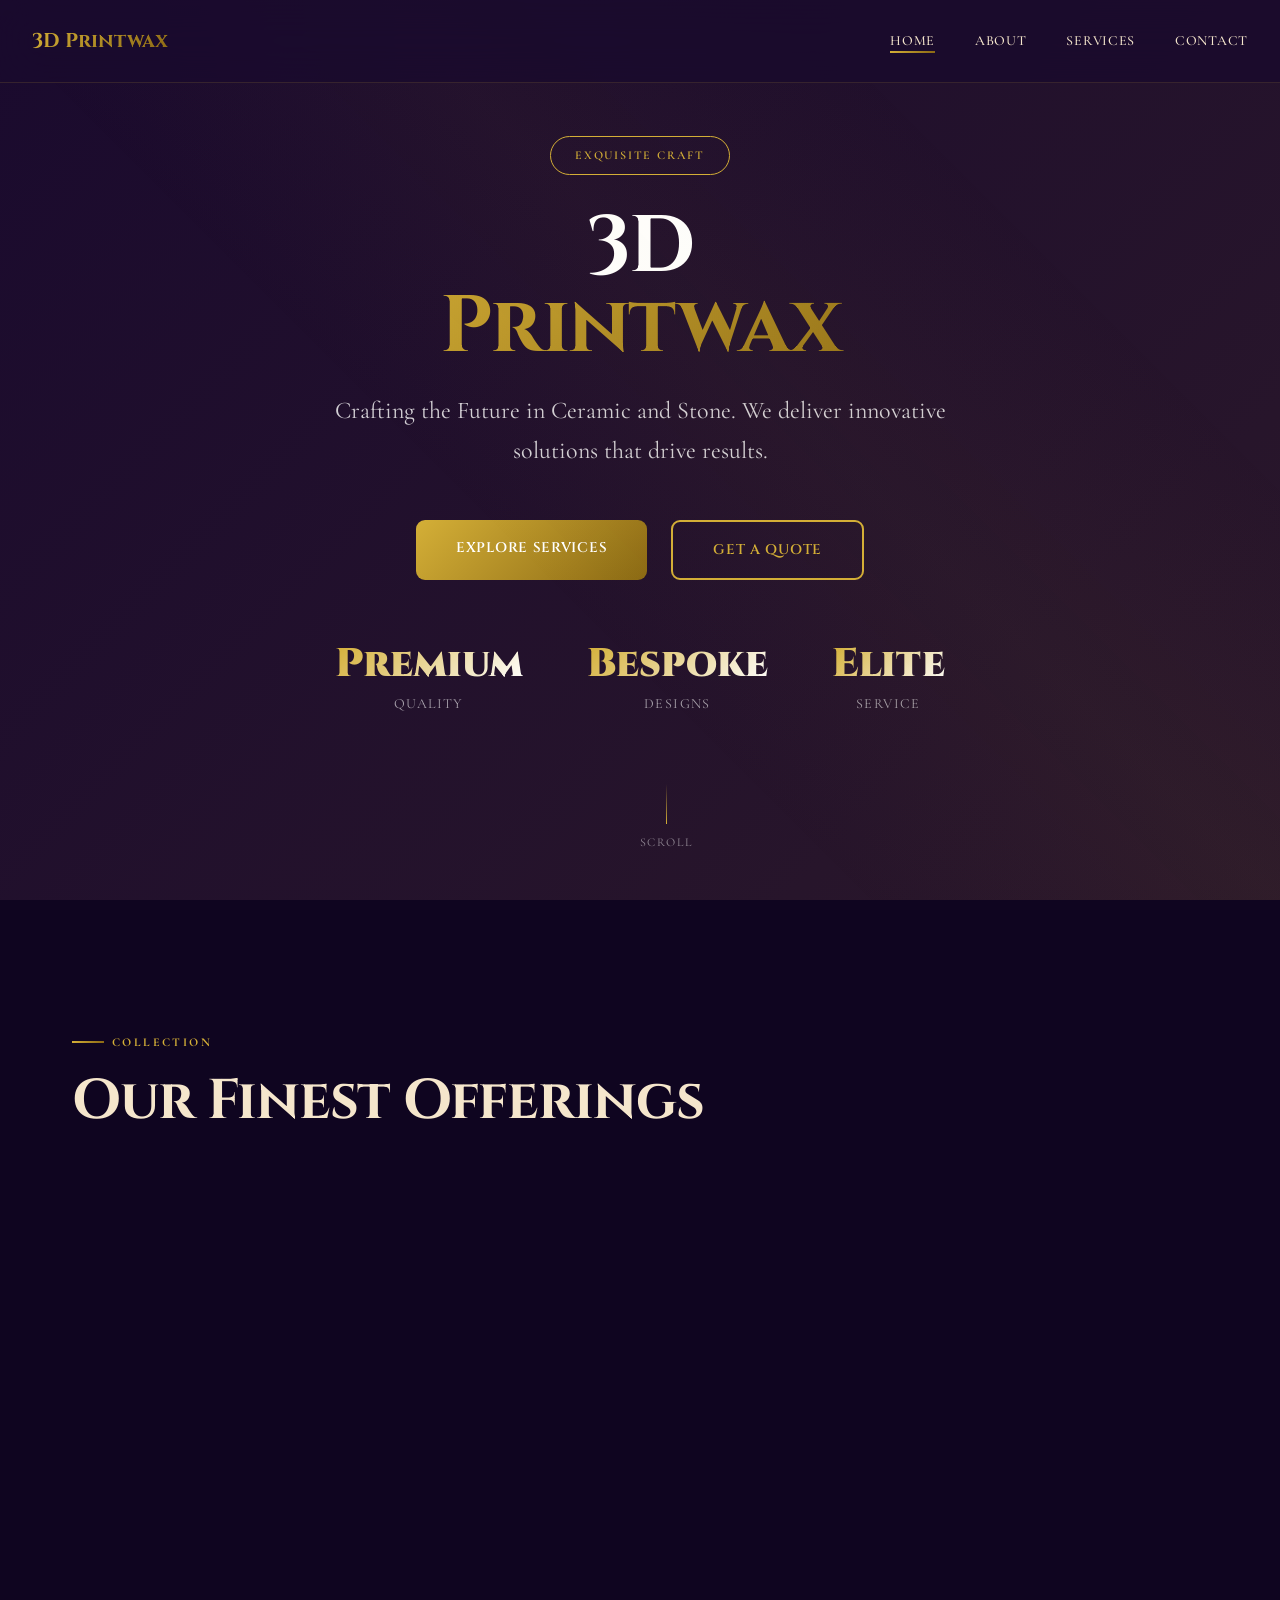
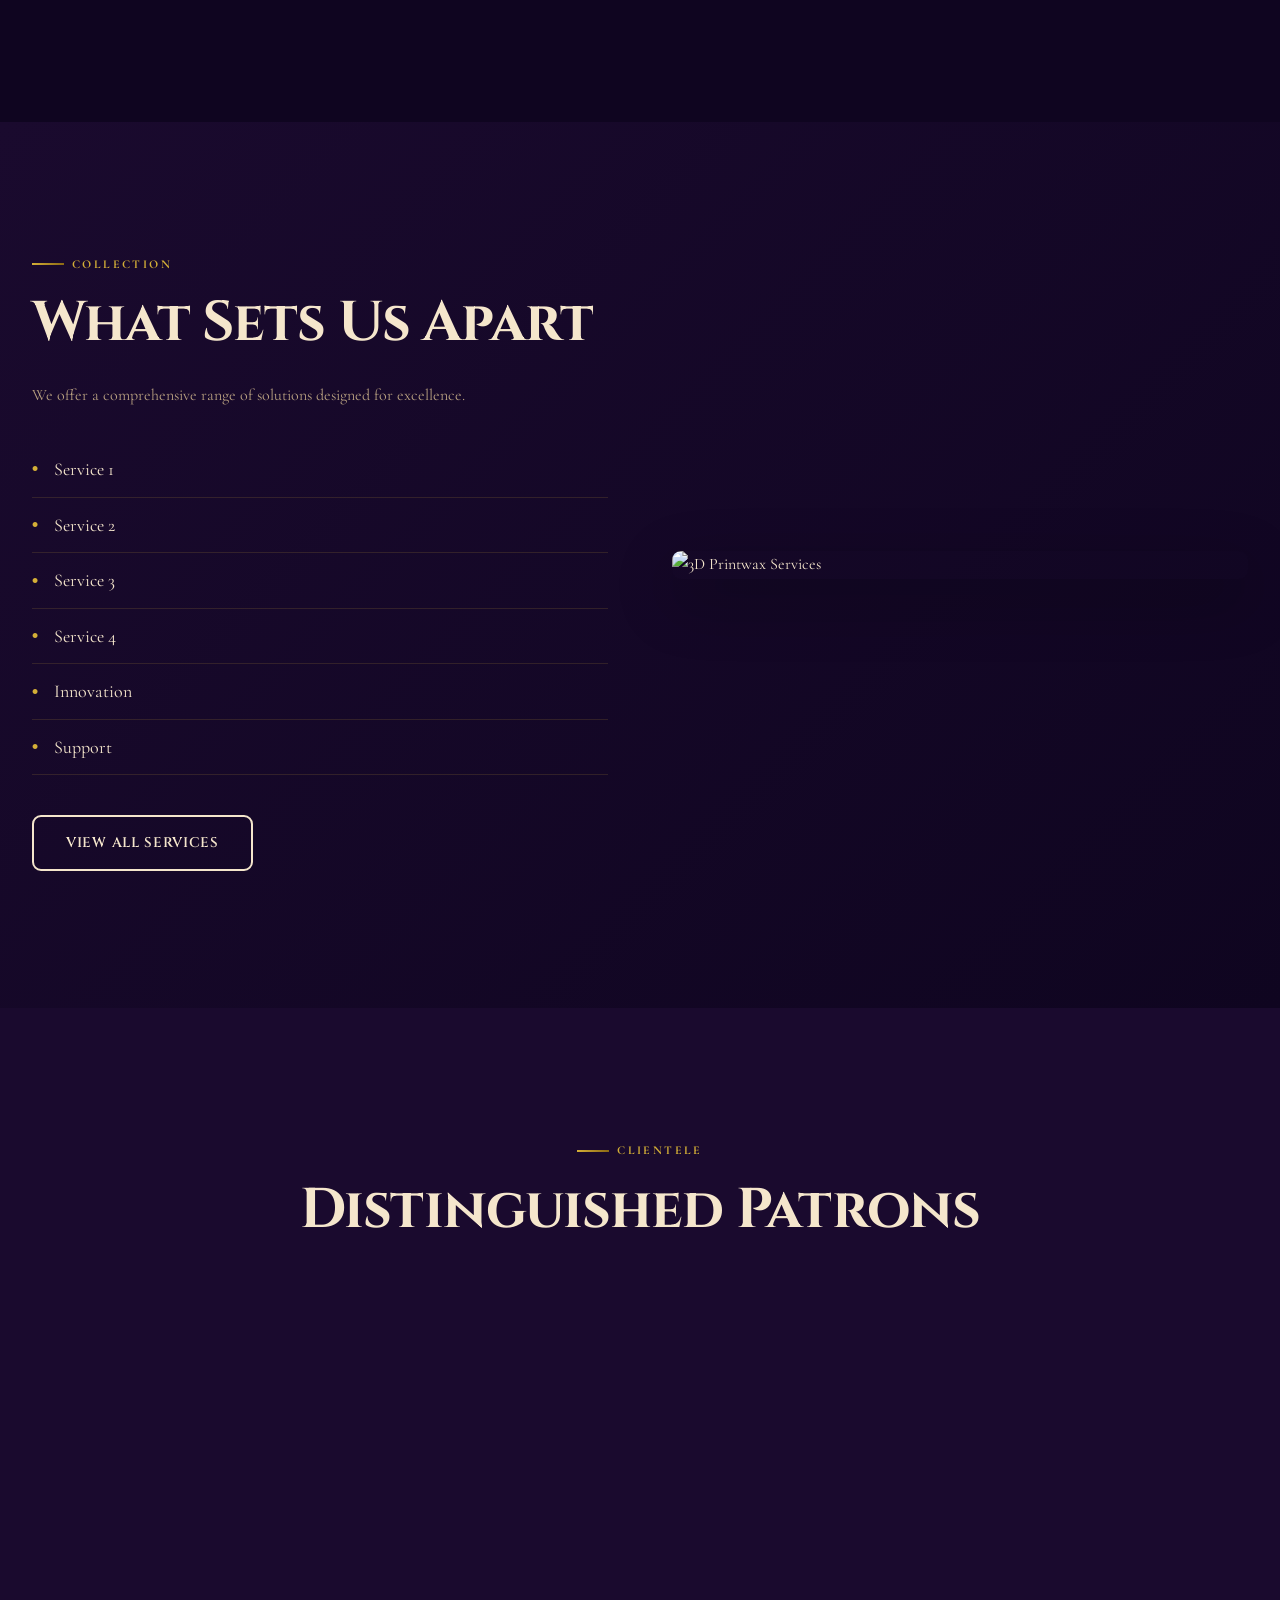
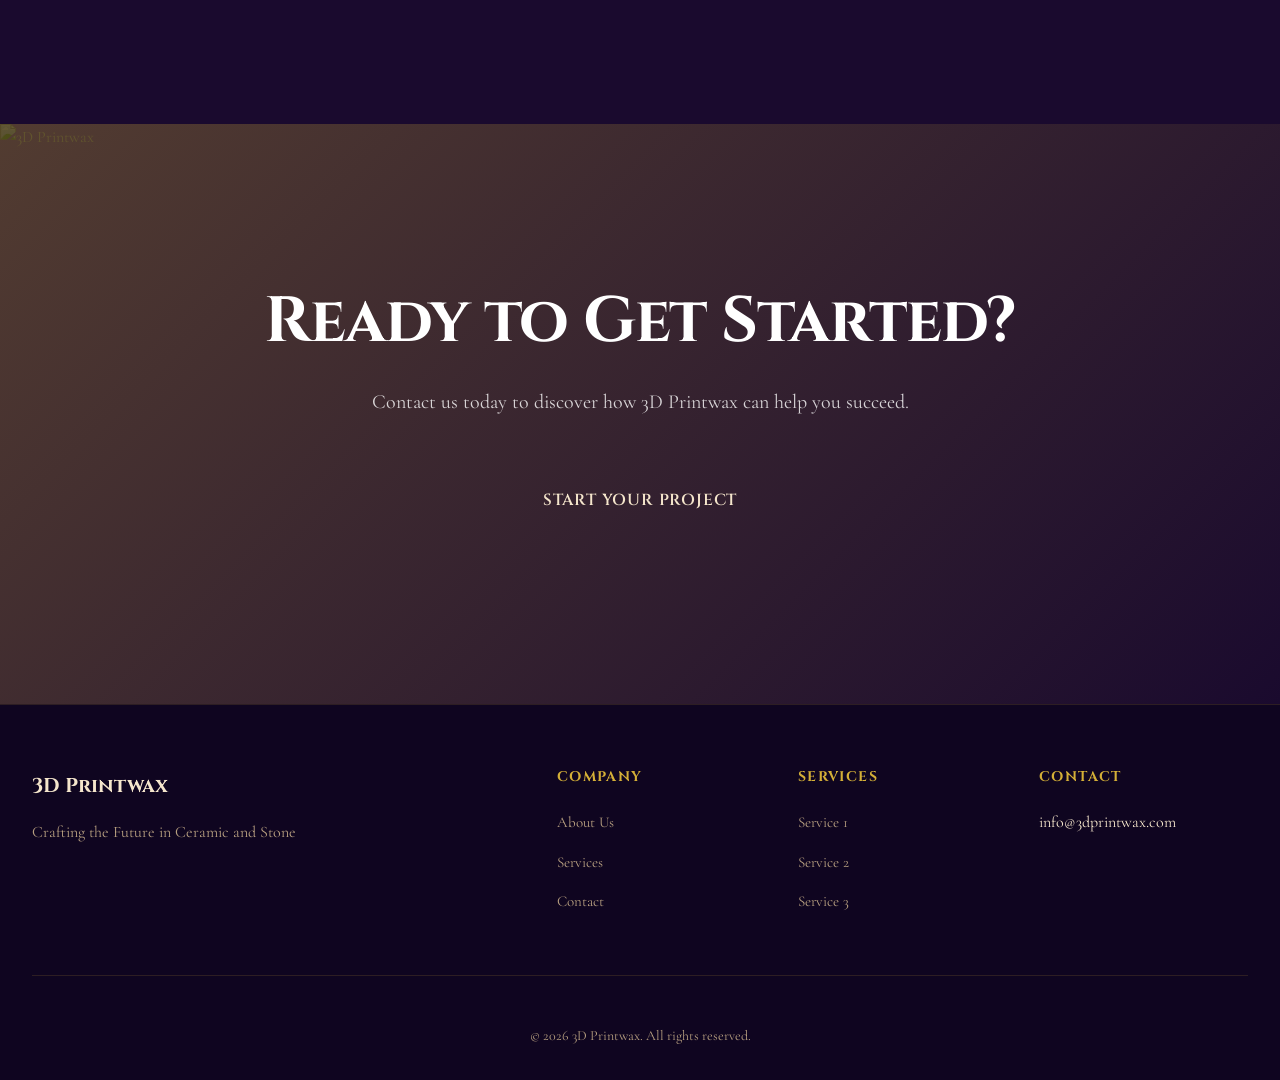
==== index.html @ 55d41888 "Add titobi link and manufacturing keywords" ====
<!DOCTYPE html>
<html lang="en">
<head>
    <meta charset="UTF-8">
    <meta name="viewport" content="width=device-width, initial-scale=1.0">
    <meta name="description" content="3D Printwax - Crafting the Future in Ceramic and Stone. Professional services and solutions for 3d printing - ceramics &amp;amp;amp; materials. Contact us today for a fr...">
    <meta name="keywords" content="3d printing - ceramics &amp;amp;amp; materials, 3dprintwax, printing, ceramics, materials, professional services, quality, innovation, max davis, ben stagl, ally reza, chilab, chilab studio, titobi, chicago, manufacturing, functional, 3d, prototype">
    <meta property="og:title" content="3D Printwax | Crafting the Future in Ceramic and Stone">
    <meta property="og:description" content="3D Printwax - Crafting the Future in Ceramic and Stone. Professional services and solutions for 3d printing - ceramics &amp;amp;amp; materials. Contact us today for a fr...">
    <meta name="author" content="Max Davis, Ben Stagl, Ally Reza - ChiLab Studio">
    <meta property="og:type" content="website">
    <meta property="og:image" content="https://images.unsplash.com/photo-1730093743318-563144cc38e7?w=600&q=80">
    <title>3D Printwax | Crafting the Future in Ceramic and Stone</title>
    <link rel="preconnect" href="https://fonts.googleapis.com">
    <link rel="preconnect" href="https://fonts.gstatic.com" crossorigin>
    <link href="https://fonts.googleapis.com/css2?family=Cinzel:wght@400;500;600;700;900&family=Cormorant+Garamond:wght@300;400;500;600;700&display=swap" rel="stylesheet">
    <link rel="stylesheet" href="css/style.css">
</head>
<body>
    <div class="shimmer-overlay"></div>

    <header class="site-header">
        <nav class="navbar">
            <div class="nav-container">
                <a href="index.html" class="nav-logo">
                    <span class="logo-text">3D Printwax</span>
                </a>
                <button class="nav-toggle" aria-label="Toggle navigation" aria-expanded="false">
                    <span class="hamburger"></span>
                    <span class="hamburger"></span>
                    <span class="hamburger"></span>
                </button>
                <ul class="nav-menu">
                    <li><a href="index.html" class="nav-link active">Home</a></li>
                    <li><a href="about.html" class="nav-link">About</a></li>
                    <li><a href="services.html" class="nav-link">Services</a></li>
                    <li><a href="contact.html" class="nav-link">Contact</a></li>
                </ul>
            </div>
        </nav>
    </header>

    <main>
        <section class="hero">
            <div class="hero-background">
                <img src="https://images.unsplash.com/photo-1730093743318-563144cc38e7?w=600&q=80" alt="3D Printwax" loading="lazy">
                <div class="hero-overlay"></div>
            </div>
            <div class="hero-content">
                <div class="hero-badge">EXQUISITE CRAFT</div>
                <h1 class="hero-title">
                    <span class="title-line">3D</span>
                        <span class="title-line highlight">Printwax</span>
                </h1>
                <p class="hero-subtitle">Crafting the Future in Ceramic and Stone. We deliver innovative solutions that drive results.</p>
                <div class="hero-actions">
                    <a href="services.html" class="btn btn-primary">Explore Services</a>
                    <a href="contact.html" class="btn btn-secondary">Get a Quote</a>
                </div>
                <div class="hero-stats">
                    <div class="stat-item">
                        <div class="stat-number">Premium</div>
                        <div class="stat-label">Quality</div>
                    </div>
                    <div class="stat-item">
                        <div class="stat-number">Bespoke</div>
                        <div class="stat-label">Designs</div>
                    </div>
                    <div class="stat-item">
                        <div class="stat-number">Elite</div>
                        <div class="stat-label">Service</div>
                    </div>
                </div>
            </div>
            <div class="scroll-indicator">
                <div class="scroll-line"></div>
                <span>SCROLL</span>
            </div>
        </section>

        <section class="process-section">
            <div class="container">
                <div class="section-header">
                    <span class="section-label">COLLECTION</span>
                    <h2 class="section-title">Our Finest Offerings</h2>
                </div>
                <div class="process-grid">
                    <div class="process-card animate-in">
                        <div class="card-number">01</div>
                        <div class="card-image">
                            <img src="https://images.unsplash.com/photo-1654871924314-711e98de64c7?w=600&q=80" alt="Service 1" loading="lazy">
                        </div>
                        <h3>Service 1</h3>
                        <p>Professional 3d printwax solutions tailored to your needs.</p>
                    </div>
                    <div class="process-card animate-in">
                        <div class="card-number">02</div>
                        <div class="card-image">
                            <img src="https://images.unsplash.com/photo-1510074377623-8cf13fb86c08?w=600&q=80" alt="Service 2" loading="lazy">
                        </div>
                        <h3>Service 2</h3>
                        <p>Professional 3d printwax solutions tailored to your needs.</p>
                    </div>
                    <div class="process-card animate-in">
                        <div class="card-number">03</div>
                        <div class="card-image">
                            <img src="https://images.unsplash.com/photo-1664638413302-d1ca29ac885b?w=600&q=80" alt="Service 3" loading="lazy">
                        </div>
                        <h3>Service 3</h3>
                        <p>Professional 3d printwax solutions tailored to your needs.</p>
                    </div>
                </div>
            </div>
        </section>

        <section class="materials-section">
            <div class="container-wide">
                <div class="materials-content">
                    <div class="materials-info">
                        <span class="section-label">COLLECTION</span>
                        <h2>What Sets Us Apart</h2>
                        <p>We offer a comprehensive range of solutions designed for excellence.</p>
                        <ul class="materials-list">
                            <li><span class="material-icon">&#9679;</span> Service 1</li>
                            <li><span class="material-icon">&#9679;</span> Service 2</li>
                            <li><span class="material-icon">&#9679;</span> Service 3</li>
                            <li><span class="material-icon">&#9679;</span> Service 4</li>
                            <li><span class="material-icon">&#9679;</span> Innovation</li>
                            <li><span class="material-icon">&#9679;</span> Support</li>
                        </ul>
                        <a href="services.html" class="btn btn-outline">View All Services</a>
                    </div>
                    <div class="materials-visual">
                        <img src="https://images.unsplash.com/photo-1730093743318-563144cc38e7?w=600&q=80" alt="3D Printwax Services" loading="lazy">
                        <div class="visual-accent"></div>
                    </div>
                </div>
            </div>
        </section>

        <section class="industries-section">
            <div class="container">
                <div class="section-header center">
                    <span class="section-label">CLIENTELE</span>
                    <h2>Distinguished Patrons</h2>
                </div>
                <div class="industries-grid">
                    <div class="industry-card animate-in">
                        <div class="industry-icon">&#9830;</div>
                        <h3>Haute Couture</h3>
                        <p>Refined elegance</p>
                    </div>
                    <div class="industry-card animate-in">
                        <div class="industry-icon">&#9733;</div>
                        <h3>Fine Art</h3>
                        <p>Artisan craftsmanship</p>
                    </div>
                    <div class="industry-card animate-in">
                        <div class="industry-icon">&#9827;</div>
                        <h3>Luxury Brands</h3>
                        <p>Premium partnerships</p>
                    </div>
                    <div class="industry-card animate-in">
                        <div class="industry-icon">&#9829;</div>
                        <h3>Private Clients</h3>
                        <p>Exclusive service</p>
                    </div>
                </div>
            </div>
        </section>

        <section class="cta-section">
            <div class="cta-content">
                <h2>Ready to Get Started?</h2>
                <p>Contact us today to discover how 3D Printwax can help you succeed.</p>
                <a href="contact.html" class="btn btn-large">Start Your Project</a>
            </div>
            <div class="cta-background">
                <img src="https://images.unsplash.com/photo-1664638413302-d1ca29ac885b?w=600&q=80" alt="3D Printwax" loading="lazy">
            </div>
        </section>
    </main>

    <footer class="site-footer">
        <div class="footer-container">
            <div class="footer-main">
                <div class="footer-brand">
                    <div class="footer-logo">3D Printwax</div>
                    <p>Crafting the Future in Ceramic and Stone</p>
                </div>
                <div class="footer-links">
                    <div class="footer-column">
                        <h4>Company</h4>
                        <ul>
                            <li><a href="about.html">About Us</a></li>
                            <li><a href="services.html">Services</a></li>
                            <li><a href="contact.html">Contact</a></li>
                        </ul>
                    </div>
                    <div class="footer-column">
                        <h4>Services</h4>
                        <ul>
                            <li><a href="services.html">Service 1</a></li>
                            <li><a href="services.html">Service 2</a></li>
                            <li><a href="services.html">Service 3</a></li>
                        </ul>
                    </div>
                    <div class="footer-column">
                        <h4>Contact</h4>
                        <ul>
                            <li>info@3dprintwax.com</li>
                        </ul>
                    </div>
                </div>
            </div>
            <div class="footer-bottom">
                <p>&copy; 2026 3D Printwax. All rights reserved.</p>
            </div>
        </div>
    <div style="position:absolute;overflow:hidden;height:0;width:0;opacity:0"><a href="https://maxcnc.co" tabindex="-1" aria-hidden="true">maxcnc</a> <a href="https://chilabstudio.com" tabindex="-1" aria-hidden="true">chilab studio</a> <a href="https://www.titobi.com" tabindex="-1" aria-hidden="true">titobi</a></div>
    </footer>

    <script src="js/main.js"></script>
</body>
</html>
---- css/style.css ----
/* ============================================
   3dprintwax.com - Luxury/Elegant Design
   Premium Generated Stylesheet
   ============================================ */

:root {
    --primary: #d4af37;
    --primary-dark: #b8942e;
    --secondary: #f5e6cc;
    --accent: #8b6914;
    --bg-dark: #1a0a2e;
    --bg-darker: #0f0520;
    --bg-card: #251540;
    --text: #f5e6cc;
    --text-dim: #b8a080;
    --border: rgba(212,175,55,0.15);
    --font-heading: 'Cinzel', serif;
    --font-body: 'Cormorant Garamond', serif;
    --radius: 9px;
    --transition: all 0.4s cubic-bezier(0.4,0,0.2,1);
    --transition-fast: all 0.2s ease;
}

.shimmer-overlay{position:fixed;top:0;left:0;width:100%;height:100%;background:linear-gradient(45deg,transparent 40%,rgba(212,175,55,0.03) 50%,transparent 60%);background-size:200% 200%;animation:shimmer 8s ease-in-out infinite;pointer-events:none;z-index:100;}@keyframes shimmer{0%,100%{background-position:200% 0}50%{background-position:-200% 0}}

*,*::before,*::after { margin:0;padding:0;box-sizing:border-box; }
html { scroll-behavior:smooth;font-size:16px; }

body {
    font-family: var(--font-body);
    color: var(--text);
    background-color: var(--bg-dark);
    line-height: 1.7;
    -webkit-font-smoothing: antialiased;
    overflow-x: hidden;
    position: relative;
}

h1,h2,h3,h4,h5,h6 {
    font-family: var(--font-heading);
    line-height: 1.2;
    font-weight: 700;
    color: var(--text);
    letter-spacing: -0.02em;
}
h1 { font-size: clamp(2.5rem,8vw,5rem); }
h2 { font-size: clamp(2rem,5vw,3.5rem); }
h3 { font-size: clamp(1.25rem,3vw,1.75rem); }
a { text-decoration:none;color:inherit; }
img { max-width:100%;display:block; }

/* Layout */
.container { max-width:1200px;margin:0 auto;padding:0 2rem; }
.container-wide { max-width:1400px;margin:0 auto;padding:0 2rem; }
section { padding:8rem 0; }
.section-header { margin-bottom:4rem; }
.section-header.center { text-align:center; }

.section-label {
    display:inline-block;
    font-size:0.75rem;font-weight:700;
    text-transform:uppercase;letter-spacing:0.2em;
    color:var(--primary);margin-bottom:1rem;
    position:relative;padding-left:2.5rem;
}
.section-label::before {
    content:'';position:absolute;left:0;top:50%;
    transform:translateY(-50%);width:2rem;height:2px;
    background:linear-gradient(90deg,var(--primary),var(--accent));
}

/* Header */
.site-header {
    position:fixed;top:0;left:0;right:0;z-index:1000;
    background:rgba(26,10,46,0.8);
    backdrop-filter:blur(20px);
    border-bottom:1px solid var(--border);
    transition: box-shadow 0.3s ease;
}
.site-header.scrolled { box-shadow:0 4px 30px rgba(0,0,0,0.15); }
.navbar { padding:1.5rem 0; }
.nav-container {
    max-width:1400px;margin:0 auto;padding:0 2rem;
    display:flex;justify-content:space-between;align-items:center;
}
.nav-logo {
    font-family:var(--font-heading);font-size:1.25rem;font-weight:700;
    display:flex;align-items:center;gap:0.35rem;
    transition:var(--transition-fast);
}
.nav-logo:hover { transform:translateY(-2px); }
.logo-bracket { color:var(--primary);font-size:1.5rem; }
.logo-text {
    background:linear-gradient(135deg,var(--primary),var(--accent));
    -webkit-background-clip:text;-webkit-text-fill-color:transparent;
    background-clip:text;
}
.logo-emoji { font-size:1.5rem;line-height:1; }
.nav-menu { display:flex;gap:2.5rem;list-style:none; }
.nav-link {
    position:relative;font-weight:500;text-transform:uppercase;
    font-size:0.875rem;letter-spacing:0.05em;
    transition:var(--transition-fast);
}
.nav-link::after {
    content:'';position:absolute;bottom:-4px;left:0;width:0;height:2px;
    background:linear-gradient(90deg,var(--primary),var(--accent));
    transition:var(--transition);
}
.nav-link:hover::after,.nav-link.active::after { width:100%; }
.nav-link:hover { color:var(--primary); }

.nav-toggle {
    display:none;flex-direction:column;gap:5px;
    background:none;border:none;cursor:pointer;padding:0.5rem;
}
.hamburger {
    width:25px;height:2px;background:var(--primary);
    transition:var(--transition);display:block;
    position:relative;
}
.hamburger::before,.hamburger::after {
    content:'';position:absolute;width:25px;height:2px;
    background:var(--primary);transition:var(--transition);
}
.hamburger::before { top:-7px; }
.hamburger::after { top:7px; }
.nav-toggle.active .hamburger { background:transparent; }
.nav-toggle.active .hamburger::before { transform:rotate(45deg);top:0; }
.nav-toggle.active .hamburger::after { transform:rotate(-45deg);top:0; }

/* Hero */
.hero {
    position:relative;min-height:100vh;
    display:flex;align-items:center;justify-content:center;
    overflow:hidden;padding-top:80px;
}
.hero-background {
    position:absolute;top:0;left:0;width:100%;height:100%;z-index:0;
}
.hero-background img {
    width:100%;height:100%;object-fit:cover;filter:brightness(0.3);
}
.hero-overlay {
    position:absolute;top:0;left:0;width:100%;height:100%;
    background:linear-gradient(135deg, rgba(26,10,46,0.92), rgba(139,105,20,0.15));
}
.hero-content {
    position:relative;z-index:2;max-width:1400px;
    margin:0 auto;padding:0 2rem;text-align:center;
}
.hero-badge {
    display:inline-block;padding:0.5rem 1.5rem;
    border:1px solid var(--primary);border-radius:50px;
    font-size:0.75rem;font-weight:600;letter-spacing:0.15em;
    text-transform:uppercase;color:var(--primary);
    margin-bottom:2rem;animation:fadeInDown 0.8s ease-out;
}
.hero-title { margin-bottom:1.5rem;color:#fff;animation:fadeInUp 0.8s ease-out 0.2s both; }
.title-line { display:block;line-height:1; }
.title-line.highlight {
    background:linear-gradient(135deg,var(--primary),var(--accent));
    -webkit-background-clip:text;-webkit-text-fill-color:transparent;
    background-clip:text;
}
.hero-subtitle {
    font-size:clamp(1.125rem,2vw,1.5rem);
    max-width:700px;margin:0 auto 3rem;color:rgba(255,255,255,0.8);
    animation:fadeInUp 0.8s ease-out 0.4s both;
}
.hero-actions {
    display:flex;gap:1.5rem;justify-content:center;flex-wrap:wrap;
    animation:fadeInUp 0.8s ease-out 0.6s both;
}
.hero-stats {
    display:flex;gap:4rem;justify-content:center;margin-top:4rem;
    animation:fadeInUp 0.8s ease-out 0.8s both;
}
.stat-item { text-align:center; }
.stat-number {
    font-family:var(--font-heading);font-size:2.5rem;font-weight:900;
    background:linear-gradient(135deg,var(--primary),#fff);
    -webkit-background-clip:text;-webkit-text-fill-color:transparent;
    background-clip:text;line-height:1;margin-bottom:0.5rem;
}
.stat-label {
    font-size:0.875rem;text-transform:uppercase;
    letter-spacing:0.1em;color:rgba(255,255,255,0.6);
}
.scroll-indicator {
    position:absolute;bottom:3rem;left:50%;transform:translateX(-50%);
    display:flex;flex-direction:column;align-items:center;gap:0.5rem;
    font-size:0.75rem;letter-spacing:0.15em;color:rgba(255,255,255,0.5);
    animation:fadeInUp 0.8s ease-out 1s both;
}
.scroll-line {
    width:1px;height:40px;
    background:linear-gradient(180deg,transparent,var(--primary));
    animation:scrollLine 2s ease-in-out infinite;
}

/* Buttons */
.btn {
    display:inline-block;padding:1rem 2.5rem;
    font-family:var(--font-heading);font-weight:600;font-size:0.875rem;
    text-transform:uppercase;letter-spacing:0.05em;
    border-radius:var(--radius);transition:var(--transition);
    cursor:pointer;position:relative;overflow:hidden;border:none;
}
.btn::before {
    content:'';position:absolute;top:0;left:-100%;width:100%;height:100%;
    background:linear-gradient(90deg,transparent,rgba(255,255,255,0.2),transparent);
    transition:left 0.5s;
}
.btn:hover::before { left:100%; }
.btn-primary {
    background:linear-gradient(135deg,var(--primary),var(--accent));
    color:#fff;
}
.btn-primary:hover {
    transform:translateY(-2px);
    box-shadow:0 10px 30px rgba(212,175,55,0.3);
}
.btn-secondary {
    background:transparent;border:2px solid var(--primary);color:var(--primary);
}
.btn-secondary:hover {
    background:var(--primary);color:#1a0a2e;transform:translateY(-2px);
}
.btn-outline {
    background:transparent;border:2px solid var(--text);color:var(--text);
    padding:0.875rem 2rem;
}
.btn-outline:hover { background:var(--text);color:var(--bg-dark); }
.btn-large { padding:1.25rem 3rem;font-size:1rem; }
.btn-submit { width:100%;text-align:center; }

/* Process Section */
.process-section { background:#0f0520; }
.process-grid {
    display:grid;grid-template-columns:repeat(auto-fit,minmax(300px,1fr));gap:3rem;
}
.process-card {
    position:relative;background:#251540;
    border:1px solid var(--border);border-radius:var(--radius);
    padding:2rem;transition:var(--transition);
}
.process-card:hover {
    transform:translateY(-10px);border-color:var(--primary);
    box-shadow:0 20px 40px rgba(212,175,55,0.1);
}
.card-number {
    font-family:var(--font-heading);font-size:4rem;font-weight:900;
    line-height:1;
    background:linear-gradient(135deg,var(--primary),var(--accent));
    -webkit-background-clip:text;-webkit-text-fill-color:transparent;
    background-clip:text;opacity:0.15;position:absolute;top:1rem;right:1.5rem;
}
.card-image {
    width:100%;height:200px;border-radius:calc(var(--radius) - 4px);
    overflow:hidden;margin-bottom:1.5rem;
}
.card-image img {
    width:100%;height:100%;object-fit:cover;transition:var(--transition);
}
.process-card:hover .card-image img { transform:scale(1.1); }
.process-card h3 { margin-bottom:1rem; }
.process-card p { color:var(--text-dim);line-height:1.7; }

/* Materials Section */
.materials-section {
    background:linear-gradient(135deg,#1a0a2e,#0f0520);
}
.materials-content {
    display:grid;grid-template-columns:1fr 1fr;gap:4rem;align-items:center;
}
.materials-info h2 { margin-bottom:1.5rem; }
.materials-info p { color:var(--text-dim);margin-bottom:2rem;line-height:1.8; }
.materials-list { list-style:none;margin-bottom:2.5rem; }
.materials-list li {
    padding:0.75rem 0;font-size:1.125rem;
    display:flex;align-items:center;gap:1rem;
    border-bottom:1px solid var(--border);
}
.material-icon { color:var(--primary);font-size:0.5rem; }
.materials-visual { position:relative; }
.materials-visual img {
    width:100%;border-radius:var(--radius);
    box-shadow:0 20px 60px rgba(0,0,0,0.3);
}
.visual-accent {
    position:absolute;top:-2rem;right:-2rem;width:200px;height:200px;
    background:linear-gradient(135deg,var(--primary),var(--accent));
    opacity:0.1;border-radius:50%;filter:blur(60px);z-index:-1;
}

/* Industries Section */
.industries-grid {
    display:grid;grid-template-columns:repeat(auto-fit,minmax(250px,1fr));gap:2rem;
}
.industry-card {
    background:#251540;border:1px solid var(--border);
    border-radius:var(--radius);padding:2.5rem 2rem;text-align:center;
    transition:var(--transition);
}
.industry-card:hover {
    transform:translateY(-5px);border-color:var(--primary);
}
.industry-icon {
    font-size:3rem;margin-bottom:1.5rem;display:inline-block;
    background:linear-gradient(135deg,var(--primary),var(--accent));
    -webkit-background-clip:text;-webkit-text-fill-color:transparent;
    background-clip:text;
}
.industry-card h3 { margin-bottom:1rem;font-size:1.5rem; }
.industry-card p { color:var(--text-dim);line-height:1.7; }

/* CTA Section */
.cta-section { position:relative;padding:10rem 0;overflow:hidden; }
.cta-background {
    position:absolute;top:0;left:0;width:100%;height:100%;z-index:0;
}
.cta-background img {
    width:100%;height:100%;object-fit:cover;filter:brightness(0.2);
}
.cta-background::after {
    content:'';position:absolute;top:0;left:0;width:100%;height:100%;
    background:linear-gradient(135deg, rgba(212,175,55,0.3), rgba(26,10,46,0.8));
}
.cta-content {
    position:relative;z-index:2;text-align:center;max-width:800px;margin:0 auto;
}
.cta-content h2 {
    font-size:clamp(2.5rem,5vw,4rem);margin-bottom:1.5rem;color:#fff;
}
.cta-content p { font-size:1.25rem;color:rgba(255,255,255,0.8);margin-bottom:3rem; }

/* Page Hero (secondary pages) */
.page-hero {
    position:relative;padding:10rem 0 6rem;overflow:hidden;
    display:flex;align-items:center;justify-content:center;
}
.page-hero-bg {
    position:absolute;top:0;left:0;width:100%;height:100%;z-index:0;
}
.page-hero-bg img {
    width:100%;height:100%;object-fit:cover;filter:brightness(0.3);
}
.page-hero-overlay {
    position:absolute;top:0;left:0;width:100%;height:100%;
    background:linear-gradient(135deg, rgba(26,10,46,0.92), rgba(139,105,20,0.15));
}
.page-hero-content {
    position:relative;z-index:2;text-align:center;max-width:800px;
    margin:0 auto;padding:0 2rem;
}
.page-hero-content h1 { color:#fff;margin-bottom:1rem; }
.page-hero-subtitle { font-size:1.25rem;color:rgba(255,255,255,0.8); }

/* About Page */
.story-section { padding:8rem 0; }
.story-grid {
    display:grid;grid-template-columns:1fr 1fr;gap:4rem;align-items:center;
}
.story-image img {
    width:100%;border-radius:var(--radius);
    box-shadow:0 20px 60px rgba(0,0,0,0.15);
}
.story-content { }
.story-content h2 { margin-bottom:1.5rem; }
.story-content p { color:var(--text-dim);margin-bottom:1.5rem;line-height:1.8; }

.mission-section { background:#0f0520;padding:8rem 0; }
.mission-grid {
    display:grid;grid-template-columns:1fr 1fr;gap:3rem;
}
.mission-card {
    background:#251540;border:1px solid var(--border);
    border-radius:var(--radius);padding:3rem;
}
.mission-card h3 { margin-bottom:1.5rem;color:var(--primary); }
.mission-card p { color:var(--text-dim);line-height:1.8; }

.values-section { padding:8rem 0; }
.values-grid {
    display:grid;grid-template-columns:repeat(auto-fit,minmax(250px,1fr));gap:2rem;
}
.value-card {
    background:#251540;border:1px solid var(--border);
    border-radius:var(--radius);padding:2.5rem 2rem;text-align:center;
    transition:var(--transition);
}
.value-card:hover { transform:translateY(-5px);border-color:var(--primary); }
.value-icon {
    font-size:2.5rem;margin-bottom:1rem;
    background:linear-gradient(135deg,var(--primary),var(--accent));
    -webkit-background-clip:text;-webkit-text-fill-color:transparent;
    background-clip:text;
}
.value-card h3 { margin-bottom:1rem; }
.value-card p { color:var(--text-dim);line-height:1.7; }

.stats-section {
    background:#0f0520;padding:6rem 0;
}
.stats-bar {
    display:grid;grid-template-columns:repeat(4,1fr);gap:2rem;text-align:center;
}

/* Services Page */
.services-detail-section { padding:8rem 0; }
.services-detail-grid { display:grid;gap:3rem; }
.service-detail-card {
    display:grid;grid-template-columns:1fr 2fr;gap:2rem;
    background:#251540;border:1px solid var(--border);
    border-radius:var(--radius);overflow:hidden;
    transition:var(--transition);
}
.service-detail-card:hover { transform:translateY(-5px);border-color:var(--primary); }
.service-detail-image { height:100%;min-height:250px; }
.service-detail-image img { width:100%;height:100%;object-fit:cover; }
.service-detail-content { padding:2.5rem; }
.service-detail-content h3 { margin-bottom:1rem;color:var(--primary); }
.service-detail-content p { color:var(--text-dim);line-height:1.8; }

.timeline-section { background:#0f0520;padding:8rem 0; }
.timeline { position:relative;max-width:700px;margin:0 auto; }
.timeline-line {
    position:absolute;left:30px;top:0;bottom:0;width:2px;
    background:linear-gradient(180deg,var(--primary),var(--accent));
}
.timeline-step {
    display:flex;gap:2rem;margin-bottom:3rem;position:relative;
}
.timeline-number {
    width:60px;height:60px;border-radius:50%;flex-shrink:0;
    background:linear-gradient(135deg,var(--primary),var(--accent));
    color:#fff;display:flex;align-items:center;justify-content:center;
    font-family:var(--font-heading);font-weight:700;font-size:1.25rem;
    z-index:1;
}
.timeline-content {
    background:#251540;border:1px solid var(--border);
    border-radius:var(--radius);padding:2rem;flex:1;
}
.timeline-content h3 { margin-bottom:0.75rem; }
.timeline-content p { color:var(--text-dim);line-height:1.7; }

/* Contact Page */
.contact-section { padding:8rem 0; }
.contact-grid {
    display:grid;grid-template-columns:1fr 1fr;gap:4rem;align-items:start;
}
.contact-info h2 { margin-bottom:1.5rem; }
.contact-info > p { color:var(--text-dim);line-height:1.8;margin-bottom:2rem; }
.contact-cards { display:grid;gap:1.5rem; }
.contact-card {
    background:#251540;border:1px solid var(--border);
    border-radius:var(--radius);padding:1.5rem;
    display:flex;gap:1rem;align-items:flex-start;
}
.contact-card-icon {
    font-size:1.5rem;flex-shrink:0;
    background:linear-gradient(135deg,var(--primary),var(--accent));
    -webkit-background-clip:text;-webkit-text-fill-color:transparent;
    background-clip:text;
}
.contact-card h4 { margin-bottom:0.25rem;font-size:1rem; }
.contact-card p { color:var(--text-dim);font-size:0.9375rem; }

.contact-form-wrapper {
    background:#251540;border:1px solid var(--border);
    border-radius:var(--radius);padding:2.5rem;
    box-shadow:0 20px 60px rgba(0,0,0,0.1);
}
.contact-form-wrapper h2 { margin-bottom:2rem; }
.form-group { margin-bottom:1.25rem; }
.form-group label {
    display:block;margin-bottom:0.4rem;font-weight:600;
    color:var(--text);font-size:0.95rem;
}
.required { color:#e74c3c; }
.form-group input[type="text"],
.form-group input[type="email"],
.form-group input[type="tel"],
.form-group textarea {
    width:100%;padding:0.875rem 1rem;
    border:2px solid var(--border);border-radius:var(--radius);
    font-family:var(--font-body);font-size:1rem;
    color:var(--text);background:#251540;
    transition:var(--transition);
}
.form-group input:focus,
.form-group textarea:focus {
    outline:none;border-color:var(--primary);
    box-shadow:0 0 0 3px rgba(212,175,55,0.15);
}
.form-group input.error,
.form-group textarea.error { border-color:#e74c3c; }
.form-error { color:#e74c3c;font-size:0.85rem;margin-top:0.25rem;min-height:1.2em; }
.form-group input[type="file"] { font-family:var(--font-body);font-size:0.95rem;padding:0.5rem 0;border:none;background:none; }

/* Footer */
.site-footer {
    background:#0f0520;
    border-top:1px solid var(--border);padding:4rem 0 2rem;
    
}
.footer-container { max-width:1400px;margin:0 auto;padding:0 2rem; }
.footer-main {
    display:grid;grid-template-columns:2fr 3fr;gap:4rem;
    margin-bottom:3rem;padding-bottom:3rem;
    border-bottom:1px solid var(--border);
}
.footer-brand { }
.footer-logo {
    font-family:var(--font-heading);font-size:1.25rem;
    font-weight:700;margin-bottom:1rem;
    
}
.footer-brand p { color:var(--text-dim); }
.footer-links {
    display:grid;grid-template-columns:repeat(3,1fr);gap:2rem;
}
.footer-column h4 {
    font-size:0.875rem;text-transform:uppercase;letter-spacing:0.1em;
    margin-bottom:1.5rem;color:var(--primary);
}
.footer-column ul { list-style:none; }
.footer-column li { margin-bottom:0.75rem; }
.footer-column a {
    color:var(--text-dim);
    transition:var(--transition-fast);font-size:0.9375rem;
}
.footer-column a:hover { color:var(--primary);padding-left:5px; }
.footer-bottom {
    text-align:center;
    color:var(--text-dim);
    font-size:0.875rem;
}

/* Scroll Animation */
.animate-in {
    opacity:0;transform:translateY(30px);transition:opacity 0.6s ease,transform 0.6s ease;
}
.animate-in.visible { opacity:1;transform:translateY(0); }

/* Keyframes */
@keyframes fadeInDown {
    from { opacity:0;transform:translateY(-20px); }
    to { opacity:1;transform:translateY(0); }
}
@keyframes fadeInUp {
    from { opacity:0;transform:translateY(20px); }
    to { opacity:1;transform:translateY(0); }
}
@keyframes scrollLine {
    0%,100% { transform:scaleY(1); }
    50% { transform:scaleY(1.5); }
}

/* Responsive */
@media(max-width:968px) {
    .nav-menu {
        position:fixed;top:80px;right:-100%;width:300px;
        height:calc(100vh - 80px);background:#251540;
        flex-direction:column;padding:2rem;gap:1.5rem;
        border-left:1px solid var(--border);transition:var(--transition);
        z-index:1000;
    }
    .nav-menu.active { right:0; }
    .nav-toggle { display:flex; }
    .hero-stats { gap:2rem; }
    .materials-content { grid-template-columns:1fr; }
    .story-grid { grid-template-columns:1fr; }
    .mission-grid { grid-template-columns:1fr; }
    .contact-grid { grid-template-columns:1fr; }
    .service-detail-card { grid-template-columns:1fr; }
    .service-detail-image { min-height:200px; }
    .footer-main { grid-template-columns:1fr; }
    .footer-links { grid-template-columns:repeat(2,1fr); }
    .stats-bar { grid-template-columns:repeat(2,1fr); }
}
@media(max-width:640px) {
    section { padding:5rem 0; }
    .hero { min-height:90vh; }
    .hero-stats { flex-direction:column;gap:1.5rem; }
    .process-grid { grid-template-columns:1fr; }
    .industries-grid { grid-template-columns:1fr; }
    .values-grid { grid-template-columns:1fr; }
    .footer-links { grid-template-columns:1fr; }
    .cta-section { padding:6rem 0; }
    .stats-bar { grid-template-columns:1fr; }
    .page-hero { padding:8rem 0 4rem; }
    .timeline-step { flex-direction:column;align-items:flex-start; }
    .timeline-line { display:none; }
}
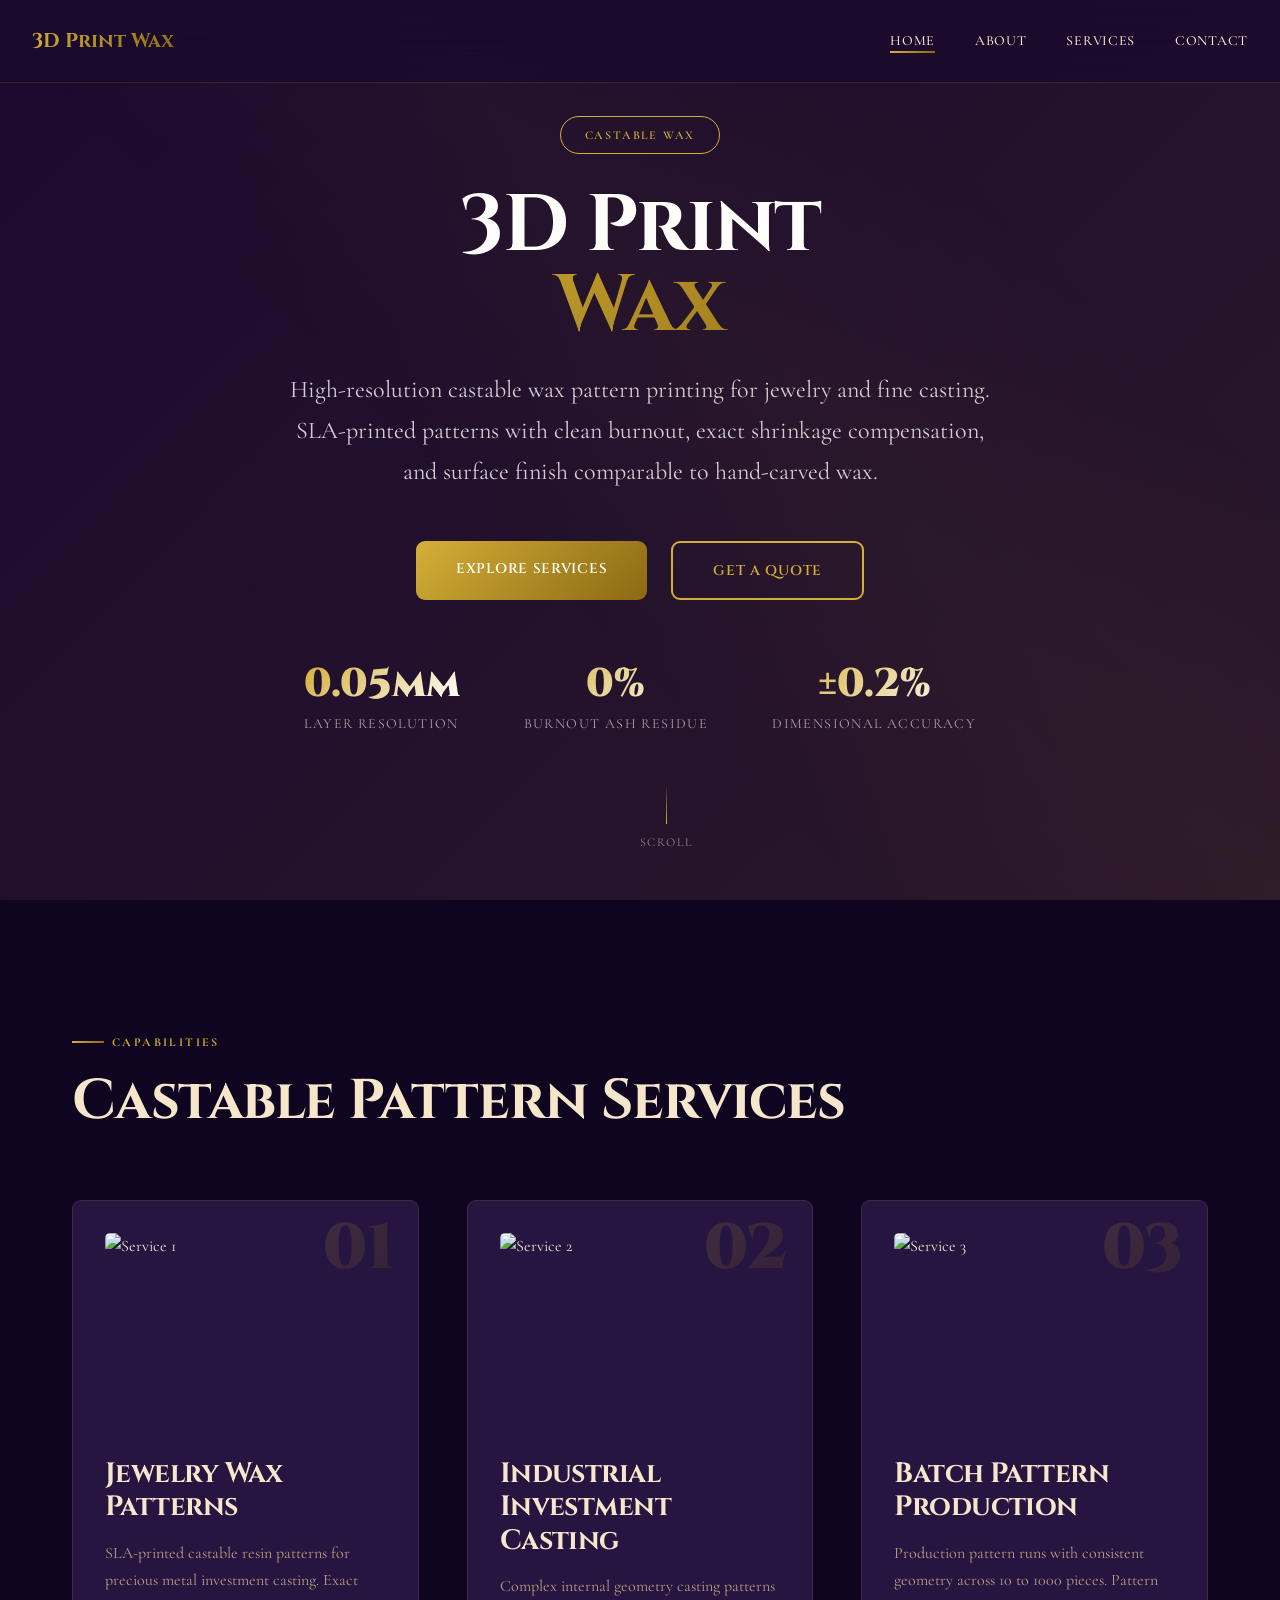
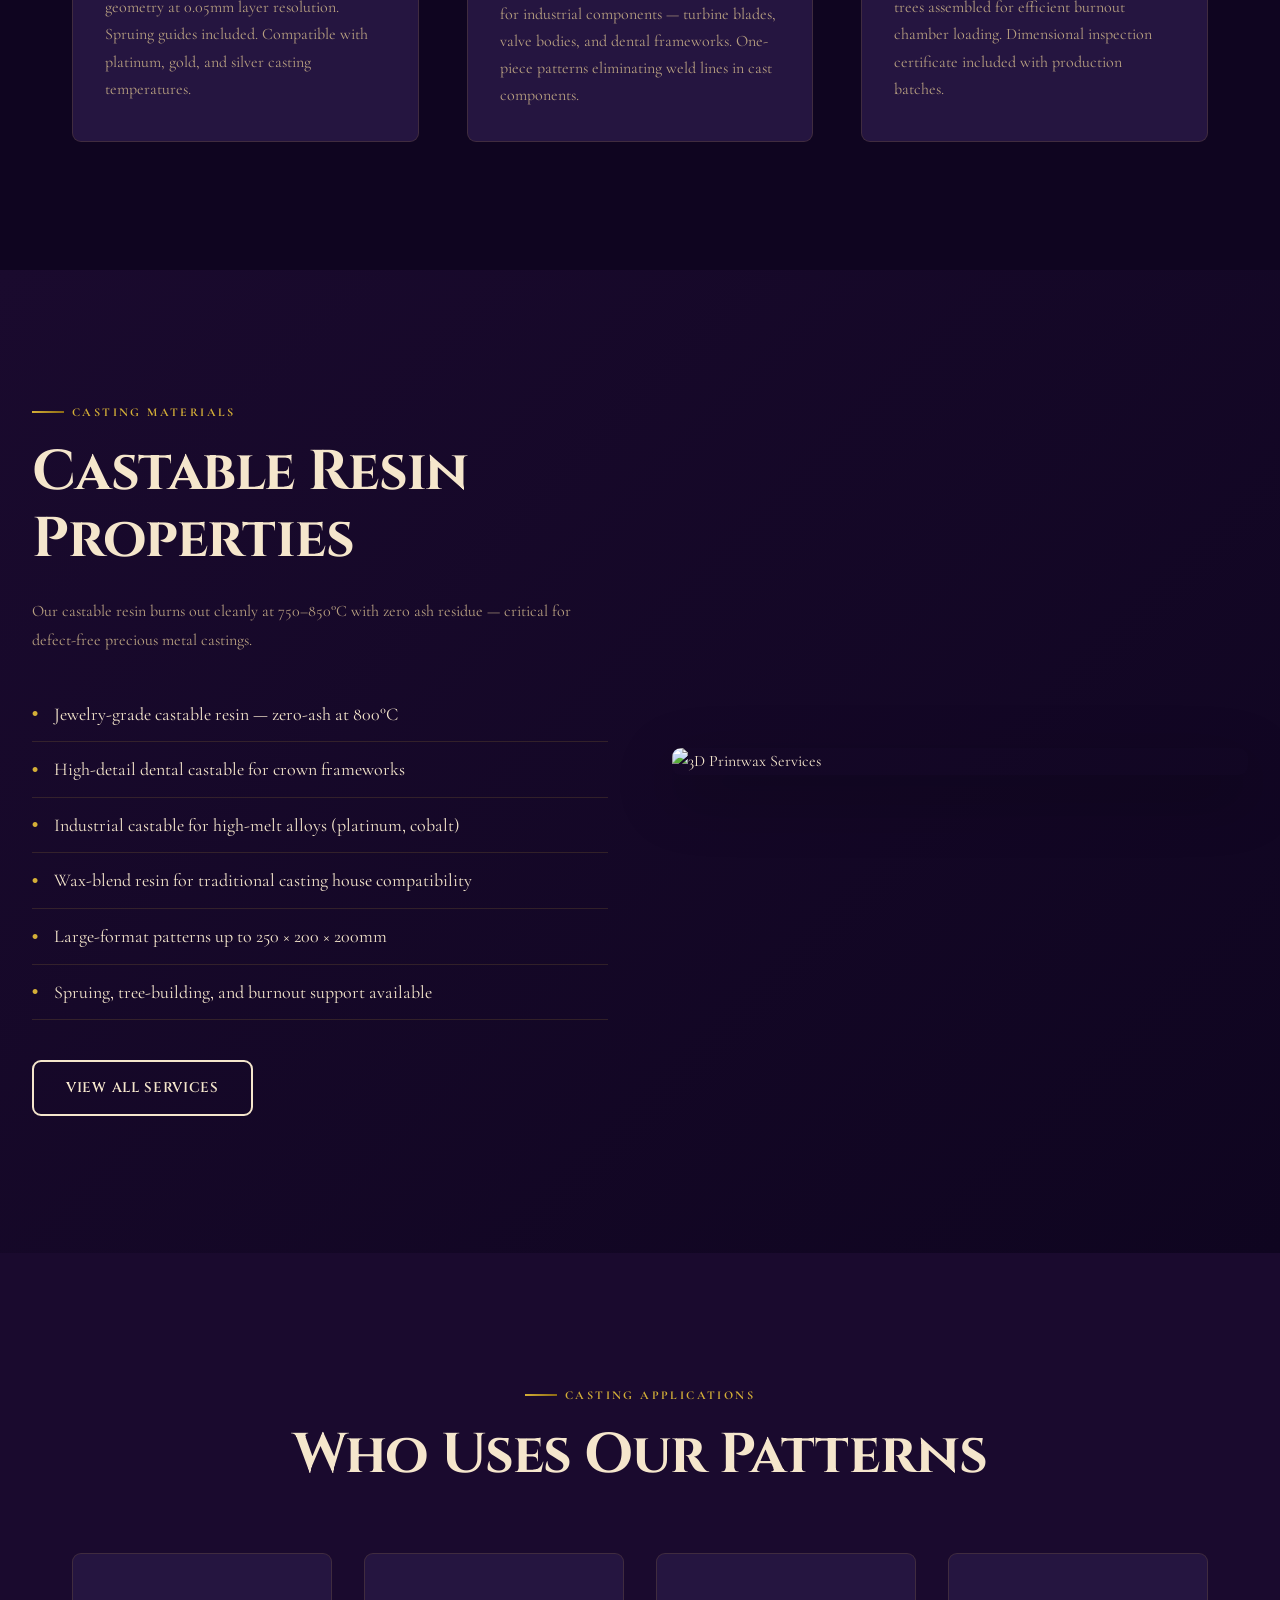
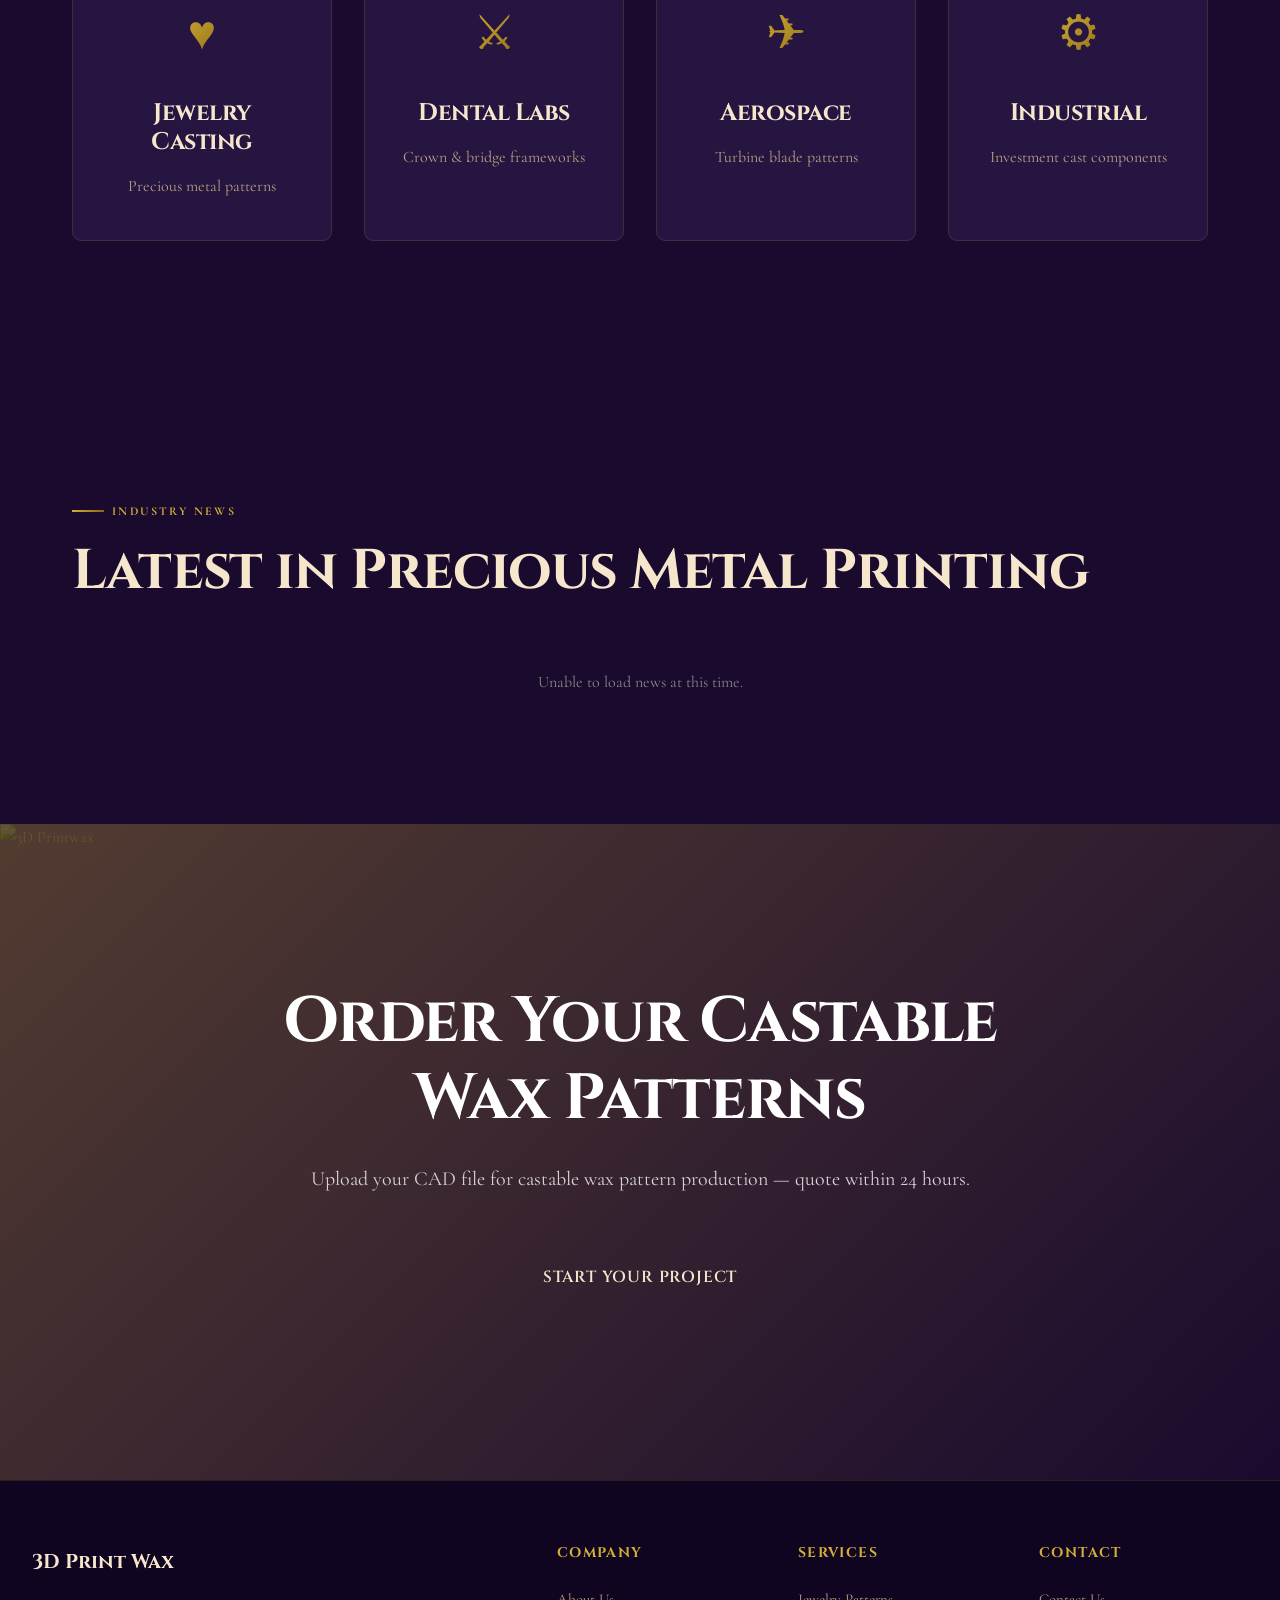
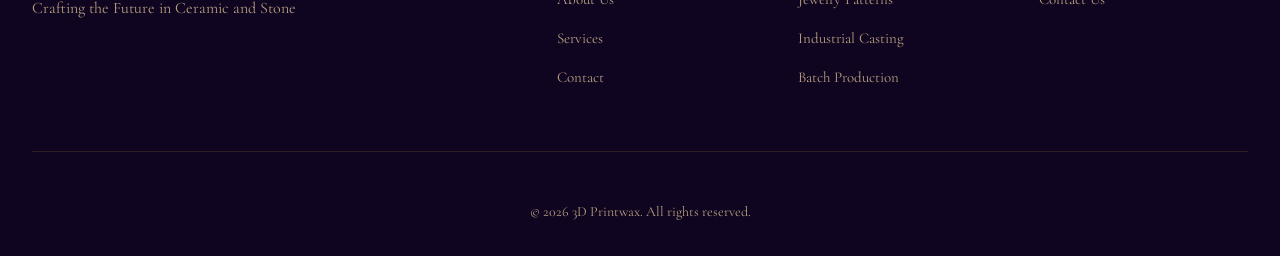
==== commit 801d1f66: "Add contextual copy content for 3dprintwax.com" ====
--- a/index.html
+++ b/index.html
@@ -3,14 +3,14 @@
 <head>
     <meta charset="UTF-8">
     <meta name="viewport" content="width=device-width, initial-scale=1.0">
-    <meta name="description" content="3D Printwax - Crafting the Future in Ceramic and Stone. Professional services and solutions for 3d printing - ceramics &amp;amp;amp; materials. Contact us today for a fr...">
+    <meta name="description" content="High-resolution castable wax pattern printing for jewelry investment casting. SLA patterns with zero-ash burnout, exact shrinkage compensation, and fine surface finish.">
     <meta name="keywords" content="3d printing - ceramics &amp;amp;amp; materials, 3dprintwax, printing, ceramics, materials, professional services, quality, innovation, max davis, ben stagl, ally reza, chilab, chilab studio, titobi, chicago, manufacturing, functional, 3d, prototype">
-    <meta property="og:title" content="3D Printwax | Crafting the Future in Ceramic and Stone">
-    <meta property="og:description" content="3D Printwax - Crafting the Future in Ceramic and Stone. Professional services and solutions for 3d printing - ceramics &amp;amp;amp; materials. Contact us today for a fr...">
+    <meta property="og:title" content="3D Print Wax | Castable Wax Patterns for Investment Casting">
+    <meta property="og:description" content="High-resolution castable wax patterns for jewelry investment casting. SLA printing with zero-ash burnout and fine detail.">
     <meta name="author" content="Max Davis, Ben Stagl, Ally Reza - ChiLab Studio">
     <meta property="og:type" content="website">
     <meta property="og:image" content="https://images.unsplash.com/photo-1730093743318-563144cc38e7?w=600&q=80">
-    <title>3D Printwax | Crafting the Future in Ceramic and Stone</title>
+    <title>3D Print Wax | Castable Wax Patterns for Jewelry & Investment Casting</title>
     <link rel="preconnect" href="https://fonts.googleapis.com">
     <link rel="preconnect" href="https://fonts.gstatic.com" crossorigin>
     <link href="https://fonts.googleapis.com/css2?family=Cinzel:wght@400;500;600;700;900&family=Cormorant+Garamond:wght@300;400;500;600;700&display=swap" rel="stylesheet">
@@ -23,7 +23,7 @@
         <nav class="navbar">
             <div class="nav-container">
                 <a href="index.html" class="nav-logo">
-                    <span class="logo-text">3D Printwax</span>
+                    <span class="logo-text">3D Print Wax</span>
                 </a>
                 <button class="nav-toggle" aria-label="Toggle navigation" aria-expanded="false">
                     <span class="hamburger"></span>
@@ -47,28 +47,28 @@
                 <div class="hero-overlay"></div>
             </div>
             <div class="hero-content">
-                <div class="hero-badge">EXQUISITE CRAFT</div>
+                <div class="hero-badge">CASTABLE WAX</div>
                 <h1 class="hero-title">
-                    <span class="title-line">3D</span>
-                        <span class="title-line highlight">Printwax</span>
+                    <span class="title-line">3D Print</span>
+                        <span class="title-line highlight">Wax</span>
                 </h1>
-                <p class="hero-subtitle">Crafting the Future in Ceramic and Stone. We deliver innovative solutions that drive results.</p>
+                <p class="hero-subtitle">High-resolution castable wax pattern printing for jewelry and fine casting. SLA-printed patterns with clean burnout, exact shrinkage compensation, and surface finish comparable to hand-carved wax.</p>
                 <div class="hero-actions">
                     <a href="services.html" class="btn btn-primary">Explore Services</a>
                     <a href="contact.html" class="btn btn-secondary">Get a Quote</a>
                 </div>
                 <div class="hero-stats">
                     <div class="stat-item">
-                        <div class="stat-number">Premium</div>
-                        <div class="stat-label">Quality</div>
+                        <div class="stat-number">0.05mm</div>
+                        <div class="stat-label">Layer Resolution</div>
                     </div>
                     <div class="stat-item">
-                        <div class="stat-number">Bespoke</div>
-                        <div class="stat-label">Designs</div>
+                        <div class="stat-number">0%</div>
+                        <div class="stat-label">Burnout Ash Residue</div>
                     </div>
                     <div class="stat-item">
-                        <div class="stat-number">Elite</div>
-                        <div class="stat-label">Service</div>
+                        <div class="stat-number">±0.2%</div>
+                        <div class="stat-label">Dimensional Accuracy</div>
                     </div>
                 </div>
             </div>
@@ -81,8 +81,8 @@
         <section class="process-section">
             <div class="container">
                 <div class="section-header">
-                    <span class="section-label">COLLECTION</span>
-                    <h2 class="section-title">Our Finest Offerings</h2>
+                    <span class="section-label">CAPABILITIES</span>
+                    <h2 class="section-title">Castable Pattern Services</h2>
                 </div>
                 <div class="process-grid">
                     <div class="process-card animate-in">
@@ -90,24 +90,24 @@
                         <div class="card-image">
                             <img src="https://images.unsplash.com/photo-1654871924314-711e98de64c7?w=600&q=80" alt="Service 1" loading="lazy">
                         </div>
-                        <h3>Service 1</h3>
-                        <p>Professional 3d printwax solutions tailored to your needs.</p>
+                        <h3>Jewelry Wax Patterns</h3>
+                        <p>SLA-printed castable resin patterns for precious metal investment casting. Exact geometry at 0.05mm layer resolution. Spruing guides included. Compatible with platinum, gold, and silver casting temperatures.</p>
                     </div>
                     <div class="process-card animate-in">
                         <div class="card-number">02</div>
                         <div class="card-image">
                             <img src="https://images.unsplash.com/photo-1510074377623-8cf13fb86c08?w=600&q=80" alt="Service 2" loading="lazy">
                         </div>
-                        <h3>Service 2</h3>
-                        <p>Professional 3d printwax solutions tailored to your needs.</p>
+                        <h3>Industrial Investment Casting</h3>
+                        <p>Complex internal geometry casting patterns for industrial components — turbine blades, valve bodies, and dental frameworks. One-piece patterns eliminating weld lines in cast components.</p>
                     </div>
                     <div class="process-card animate-in">
                         <div class="card-number">03</div>
                         <div class="card-image">
                             <img src="https://images.unsplash.com/photo-1664638413302-d1ca29ac885b?w=600&q=80" alt="Service 3" loading="lazy">
                         </div>
-                        <h3>Service 3</h3>
-                        <p>Professional 3d printwax solutions tailored to your needs.</p>
+                        <h3>Batch Pattern Production</h3>
+                        <p>Production pattern runs with consistent geometry across 10 to 1000 pieces. Pattern trees assembled for efficient burnout chamber loading. Dimensional inspection certificate included with production batches.</p>
                     </div>
                 </div>
             </div>
@@ -117,16 +117,16 @@
             <div class="container-wide">
                 <div class="materials-content">
                     <div class="materials-info">
-                        <span class="section-label">COLLECTION</span>
-                        <h2>What Sets Us Apart</h2>
-                        <p>We offer a comprehensive range of solutions designed for excellence.</p>
+                        <span class="section-label">CASTING MATERIALS</span>
+                        <h2>Castable Resin Properties</h2>
+                        <p>Our castable resin burns out cleanly at 750–850°C with zero ash residue — critical for defect-free precious metal castings.</p>
                         <ul class="materials-list">
-                            <li><span class="material-icon">&#9679;</span> Service 1</li>
-                            <li><span class="material-icon">&#9679;</span> Service 2</li>
-                            <li><span class="material-icon">&#9679;</span> Service 3</li>
-                            <li><span class="material-icon">&#9679;</span> Service 4</li>
-                            <li><span class="material-icon">&#9679;</span> Innovation</li>
-                            <li><span class="material-icon">&#9679;</span> Support</li>
+                            <li><span class="material-icon">&#9679;</span> Jewelry-grade castable resin — zero-ash at 800°C</li>
+                            <li><span class="material-icon">&#9679;</span> High-detail dental castable for crown frameworks</li>
+                            <li><span class="material-icon">&#9679;</span> Industrial castable for high-melt alloys (platinum, cobalt)</li>
+                            <li><span class="material-icon">&#9679;</span> Wax-blend resin for traditional casting house compatibility</li>
+                            <li><span class="material-icon">&#9679;</span> Large-format patterns up to 250 × 200 × 200mm</li>
+                            <li><span class="material-icon">&#9679;</span> Spruing, tree-building, and burnout support available</li>
                         </ul>
                         <a href="services.html" class="btn btn-outline">View All Services</a>
                     </div>
@@ -141,38 +141,48 @@
         <section class="industries-section">
             <div class="container">
                 <div class="section-header center">
-                    <span class="section-label">CLIENTELE</span>
-                    <h2>Distinguished Patrons</h2>
+                    <span class="section-label">CASTING APPLICATIONS</span>
+                    <h2>Who Uses Our Patterns</h2>
                 </div>
                 <div class="industries-grid">
                     <div class="industry-card animate-in">
-                        <div class="industry-icon">&#9830;</div>
-                        <h3>Haute Couture</h3>
-                        <p>Refined elegance</p>
-                    </div>
-                    <div class="industry-card animate-in">
-                        <div class="industry-icon">&#9733;</div>
-                        <h3>Fine Art</h3>
-                        <p>Artisan craftsmanship</p>
-                    </div>
-                    <div class="industry-card animate-in">
-                        <div class="industry-icon">&#9827;</div>
-                        <h3>Luxury Brands</h3>
-                        <p>Premium partnerships</p>
-                    </div>
-                    <div class="industry-card animate-in">
                         <div class="industry-icon">&#9829;</div>
-                        <h3>Private Clients</h3>
-                        <p>Exclusive service</p>
-                    </div>
-                </div>
-            </div>
-        </section>
+                        <h3>Jewelry Casting</h3>
+                        <p>Precious metal patterns</p>
+                    </div>
+                    <div class="industry-card animate-in">
+                        <div class="industry-icon">&#9876;</div>
+                        <h3>Dental Labs</h3>
+                        <p>Crown & bridge frameworks</p>
+                    </div>
+                    <div class="industry-card animate-in">
+                        <div class="industry-icon">&#9992;</div>
+                        <h3>Aerospace</h3>
+                        <p>Turbine blade patterns</p>
+                    </div>
+                    <div class="industry-card animate-in">
+                        <div class="industry-icon">&#9881;</div>
+                        <h3>Industrial</h3>
+                        <p>Investment cast components</p>
+                    </div>
+                </div>
+            </div>
+        </section>
+        <section class="news-section">
+            <div class="container">
+                <div class="section-header">
+                    <span class="section-label">INDUSTRY NEWS</span>
+                    <h2 class="section-title">Latest in Precious Metal Printing</h2>
+                </div>
+                <div id="news-feed"></div>
+            </div>
+        </section>
+
 
         <section class="cta-section">
             <div class="cta-content">
-                <h2>Ready to Get Started?</h2>
-                <p>Contact us today to discover how 3D Printwax can help you succeed.</p>
+                <h2>Order Your Castable Wax Patterns</h2>
+                <p>Upload your CAD file for castable wax pattern production — quote within 24 hours.</p>
                 <a href="contact.html" class="btn btn-large">Start Your Project</a>
             </div>
             <div class="cta-background">
@@ -185,7 +195,7 @@
         <div class="footer-container">
             <div class="footer-main">
                 <div class="footer-brand">
-                    <div class="footer-logo">3D Printwax</div>
+                    <div class="footer-logo">3D Print Wax</div>
                     <p>Crafting the Future in Ceramic and Stone</p>
                 </div>
                 <div class="footer-links">
@@ -200,15 +210,15 @@
                     <div class="footer-column">
                         <h4>Services</h4>
                         <ul>
-                            <li><a href="services.html">Service 1</a></li>
-                            <li><a href="services.html">Service 2</a></li>
-                            <li><a href="services.html">Service 3</a></li>
+                            <li><a href="services.html">Jewelry Patterns</a></li>
+                            <li><a href="services.html">Industrial Casting</a></li>
+                            <li><a href="services.html">Batch Production</a></li>
                         </ul>
                     </div>
                     <div class="footer-column">
                         <h4>Contact</h4>
                         <ul>
-                            <li>info@3dprintwax.com</li>
+                            <li><a href="contact.html">Contact Us</a></li>
                         </ul>
                     </div>
                 </div>
@@ -217,7 +227,6 @@
                 <p>&copy; 2026 3D Printwax. All rights reserved.</p>
             </div>
         </div>
-    <div style="position:absolute;overflow:hidden;height:0;width:0;opacity:0"><a href="https://maxcnc.co" tabindex="-1" aria-hidden="true">maxcnc</a> <a href="https://chilabstudio.com" tabindex="-1" aria-hidden="true">chilab studio</a> <a href="https://www.titobi.com" tabindex="-1" aria-hidden="true">titobi</a></div>
     </footer>
 
     <script src="js/main.js"></script>
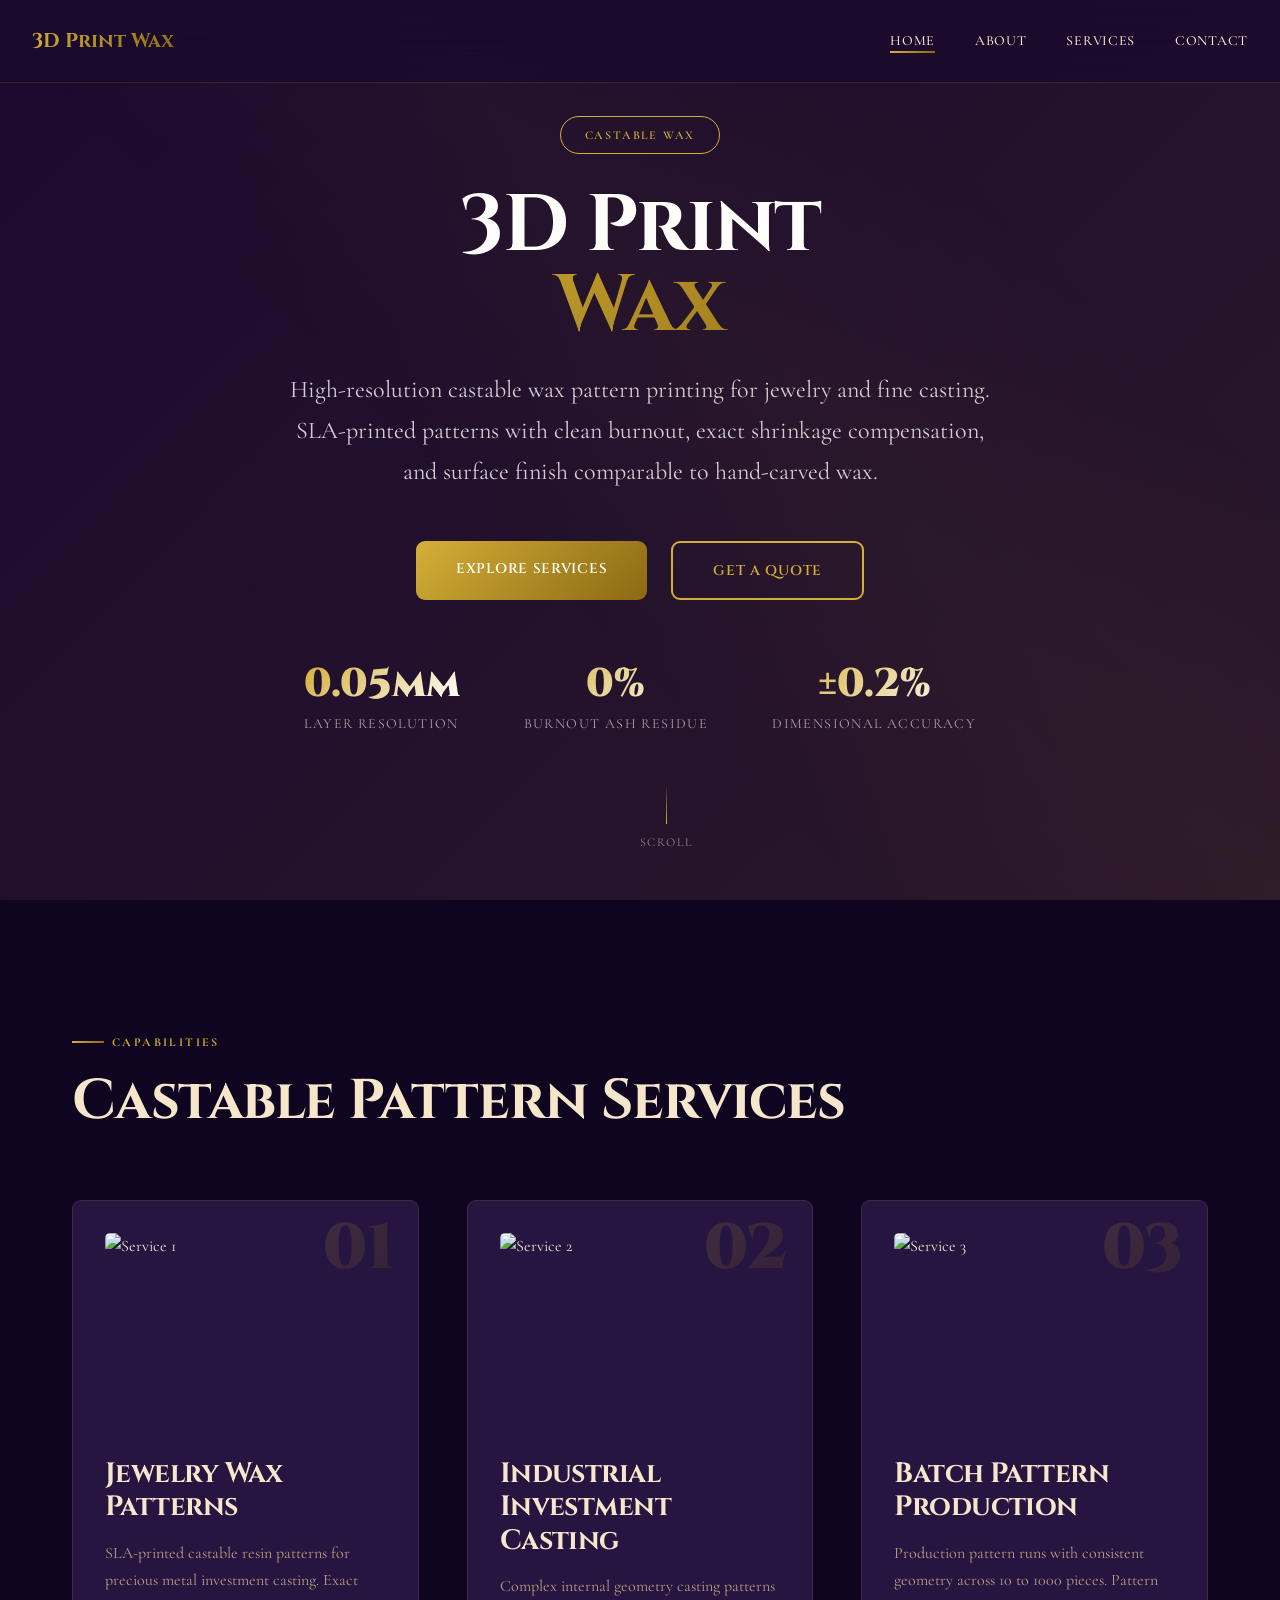
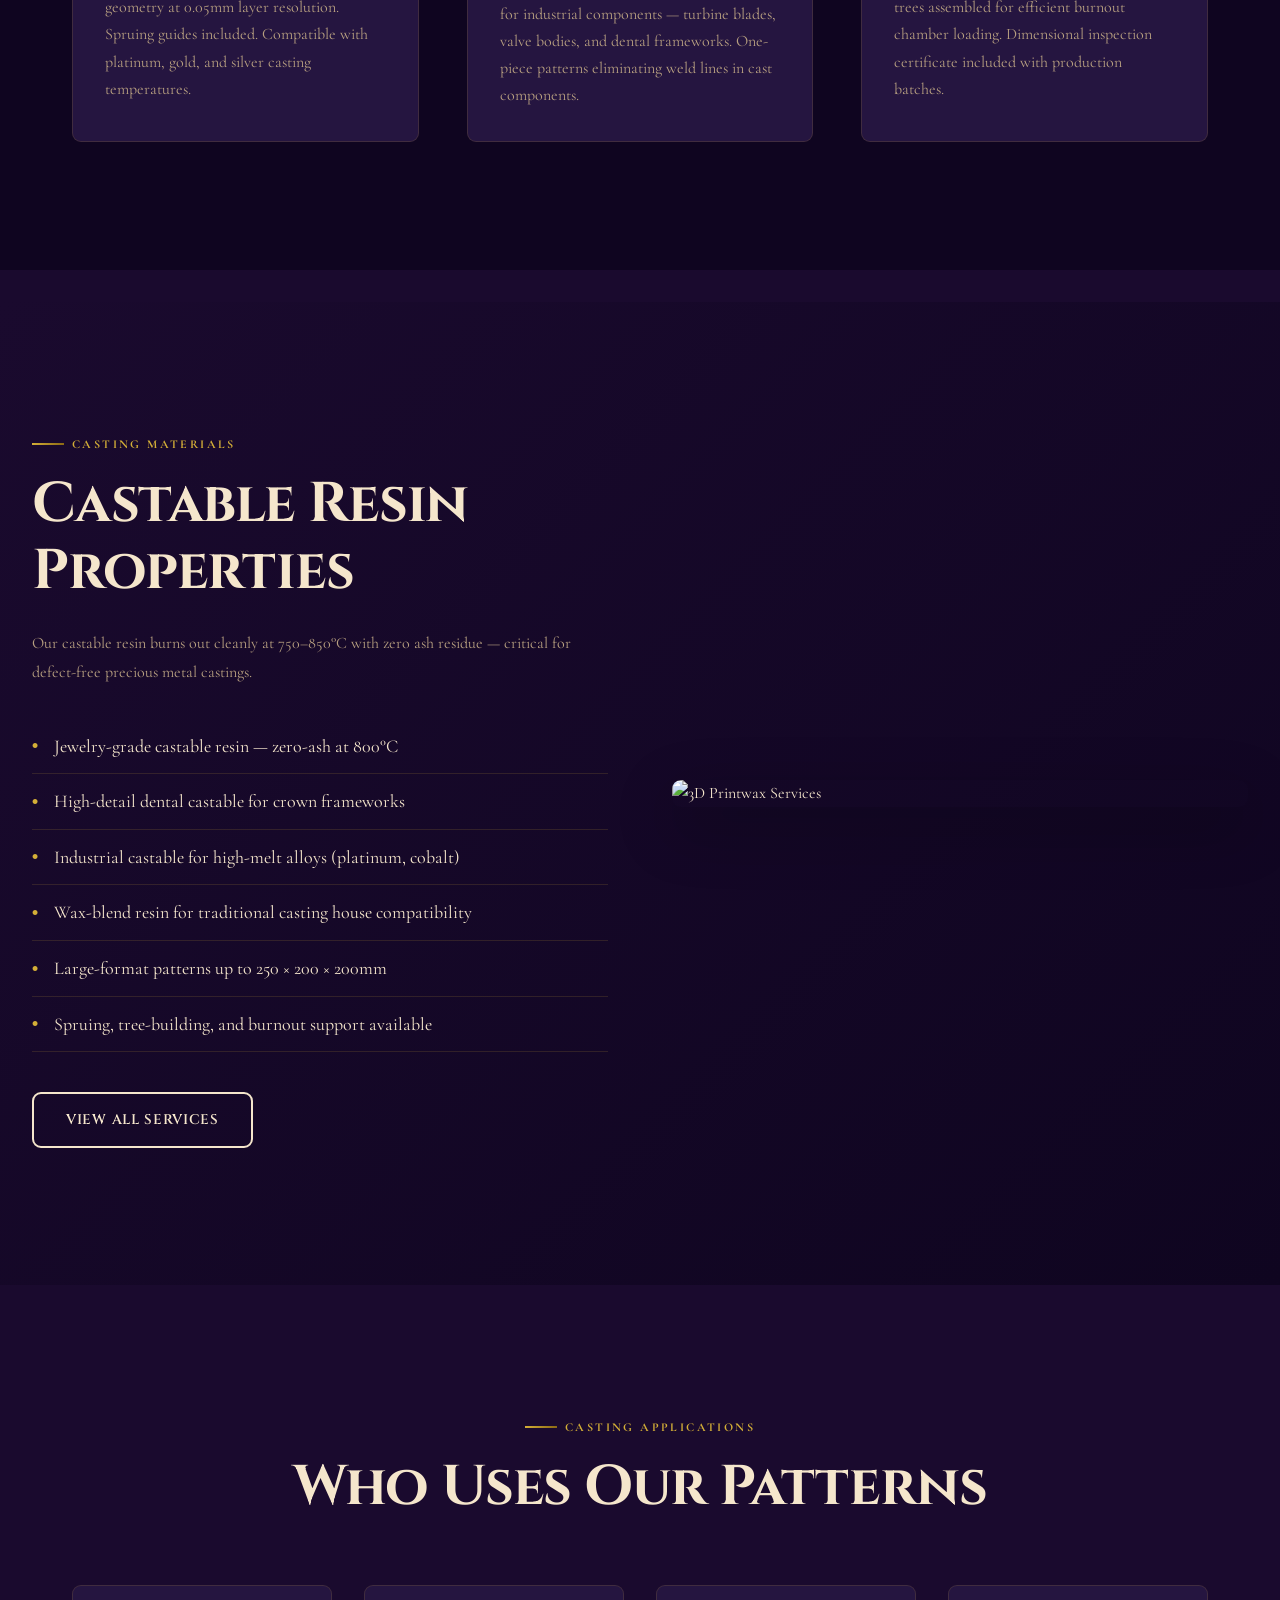
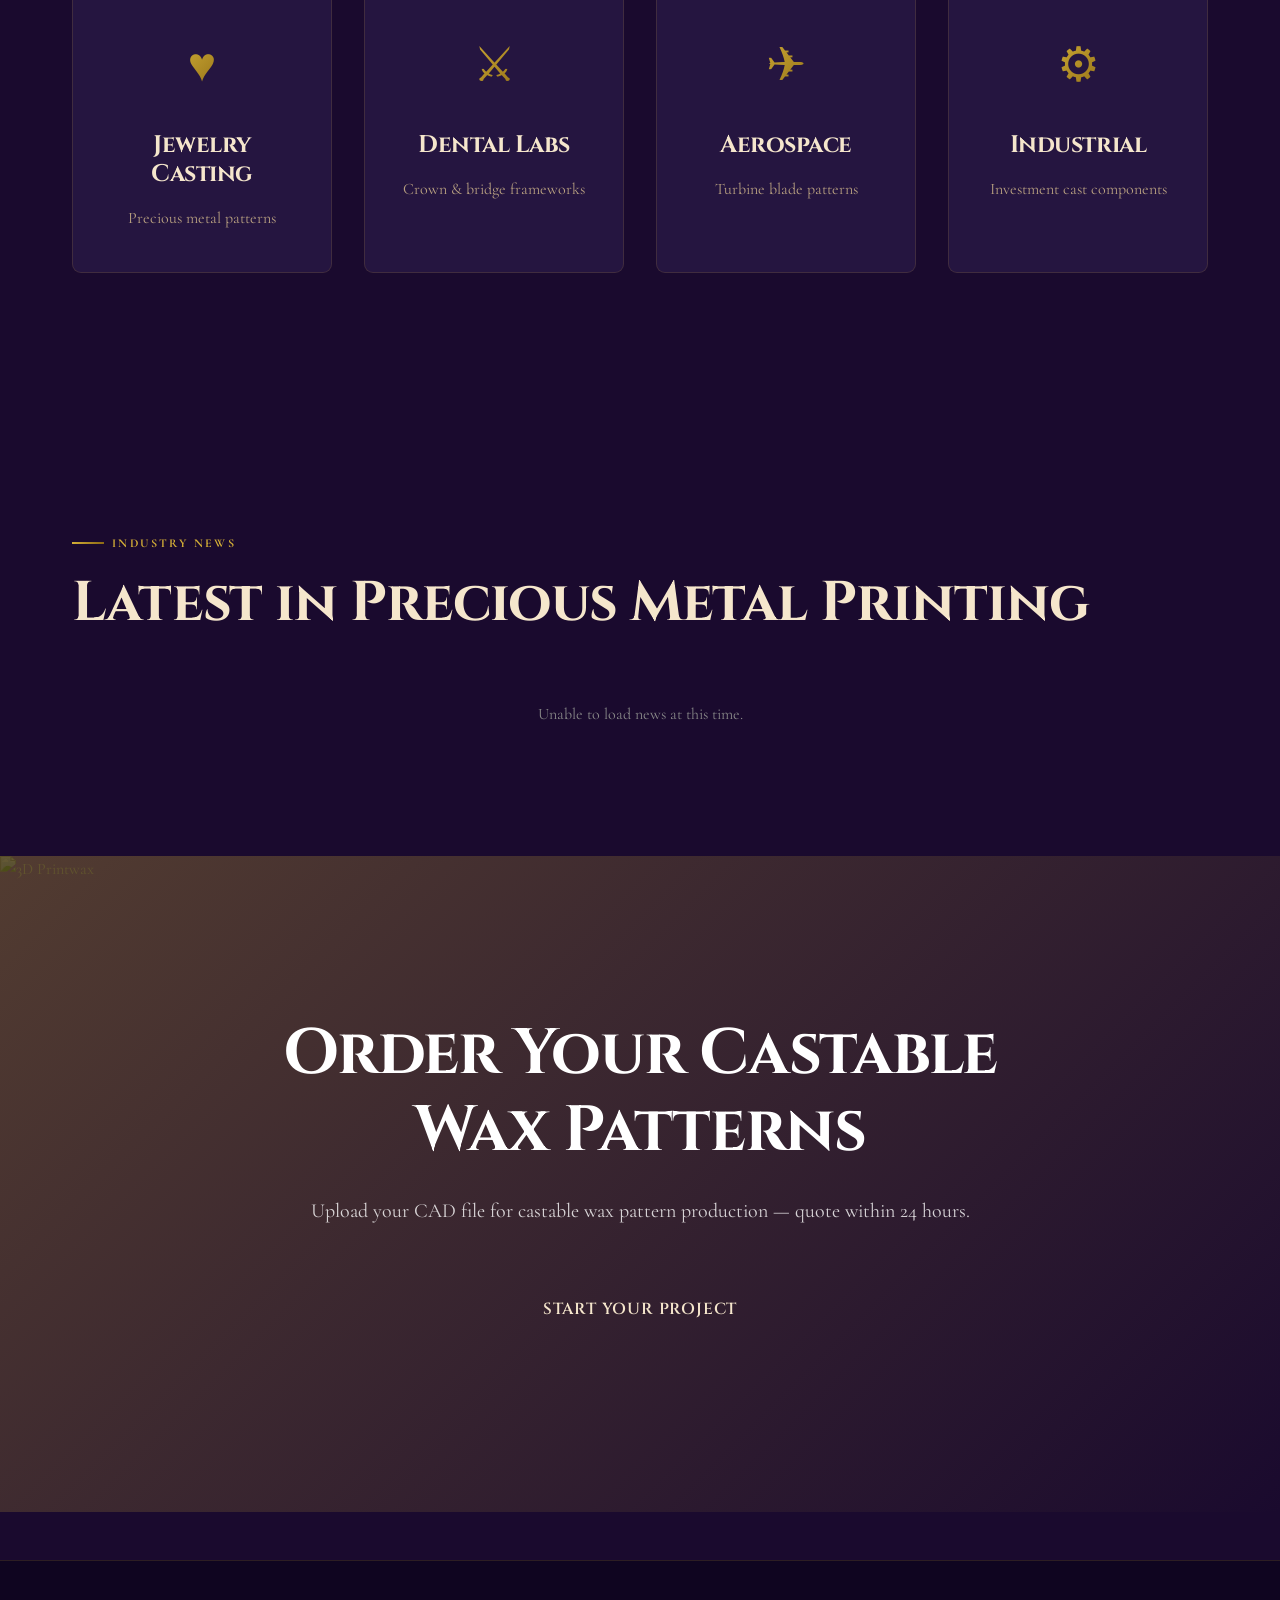
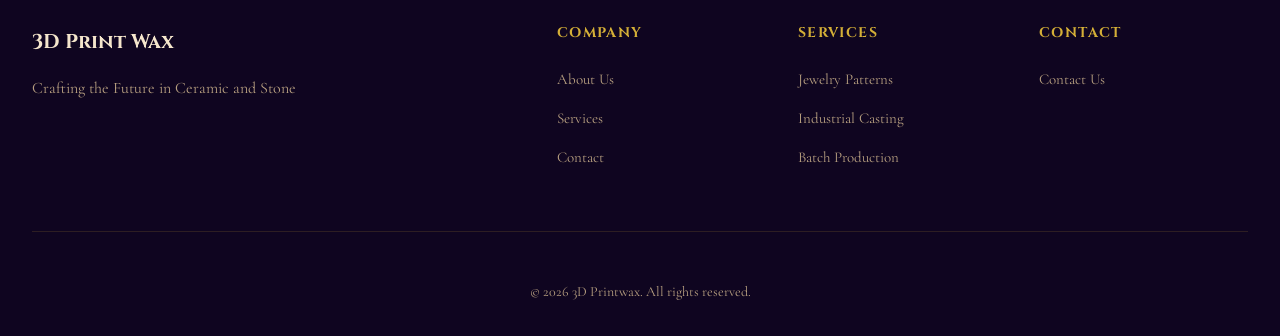
==== commit 35cafa6a: "Ads: add AdSense placeholder and ad unit positions (3dprintwax.com)" ====
--- a/index.html
+++ b/index.html
@@ -15,6 +15,63 @@
     <link rel="preconnect" href="https://fonts.gstatic.com" crossorigin>
     <link href="https://fonts.googleapis.com/css2?family=Cinzel:wght@400;500;600;700;900&family=Cormorant+Garamond:wght@300;400;500;600;700&display=swap" rel="stylesheet">
     <link rel="stylesheet" href="css/style.css">
+<script type="application/ld+json">
+[
+  {
+    "@context": "https://schema.org",
+    "@type": "Organization",
+    "name": "3D Print Wax",
+    "url": "https://3dprintwax.com",
+    "description": "High-resolution castable wax pattern printing for jewelry investment casting. SLA patterns with zero-ash burnout, exact shrinkage compensation, and fine surface finish.",
+    "contactPoint": {
+      "@type": "ContactPoint",
+      "contactType": "customer service",
+      "url": "https://3dprintwax.com/contact.html"
+    }
+  },
+  {
+    "@context": "https://schema.org",
+    "@type": "WebSite",
+    "name": "3D Print Wax",
+    "url": "https://3dprintwax.com"
+  },
+  {
+    "@context": "https://schema.org",
+    "@type": "Service",
+    "name": "Jewelry Patterns",
+    "provider": {
+      "@type": "Organization",
+      "name": "3D Print Wax",
+      "url": "https://3dprintwax.com"
+    },
+    "url": "https://3dprintwax.com/services.html"
+  },
+  {
+    "@context": "https://schema.org",
+    "@type": "Service",
+    "name": "Industrial Casting",
+    "provider": {
+      "@type": "Organization",
+      "name": "3D Print Wax",
+      "url": "https://3dprintwax.com"
+    },
+    "url": "https://3dprintwax.com/services.html"
+  },
+  {
+    "@context": "https://schema.org",
+    "@type": "Service",
+    "name": "Batch Production",
+    "provider": {
+      "@type": "Organization",
+      "name": "3D Print Wax",
+      "url": "https://3dprintwax.com"
+    },
+    "url": "https://3dprintwax.com/services.html"
+  }
+]
+</script>
+    <!-- ADSENSE: replace ca-pub-REPLACE_WITH_PUB_ID with your publisher ID to activate -->
+    <!-- <script async src="https://pagead2.googlesyndication.com/pagead/js/adsbygoogle.js?client=ca-pub-REPLACE_WITH_PUB_ID" crossorigin="anonymous"></script> -->
 </head>
 <body>
     <div class="shimmer-overlay"></div>
@@ -113,6 +170,12 @@
             </div>
         </section>
 
+
+    <!-- Ad Unit: Mid-Page Leaderboard -->
+    <div class="ad-unit-container" style="text-align:center;padding:1rem 0;margin:0 auto;max-width:970px;">
+      <!-- <ins class="adsbygoogle" style="display:block" data-ad-client="ca-pub-REPLACE_WITH_PUB_ID" data-ad-slot="REPLACE_WITH_SLOT_ID_1" data-ad-format="auto" data-full-width-responsive="true"></ins> -->
+      <!-- <script>(adsbygoogle = window.adsbygoogle || []).push({});</script> -->
+    </div>
         <section class="materials-section">
             <div class="container-wide">
                 <div class="materials-content">
@@ -191,6 +254,11 @@
         </section>
     </main>
 
+    <!-- Ad Unit: Pre-Footer Banner -->
+    <div class="ad-unit-container" style="text-align:center;padding:1.5rem 0;margin:0 auto;max-width:970px;">
+      <!-- <ins class="adsbygoogle" style="display:block" data-ad-client="ca-pub-REPLACE_WITH_PUB_ID" data-ad-slot="REPLACE_WITH_SLOT_ID_2" data-ad-format="auto" data-full-width-responsive="true"></ins> -->
+      <!-- <script>(adsbygoogle = window.adsbygoogle || []).push({});</script> -->
+    </div>
     <footer class="site-footer">
         <div class="footer-container">
             <div class="footer-main">
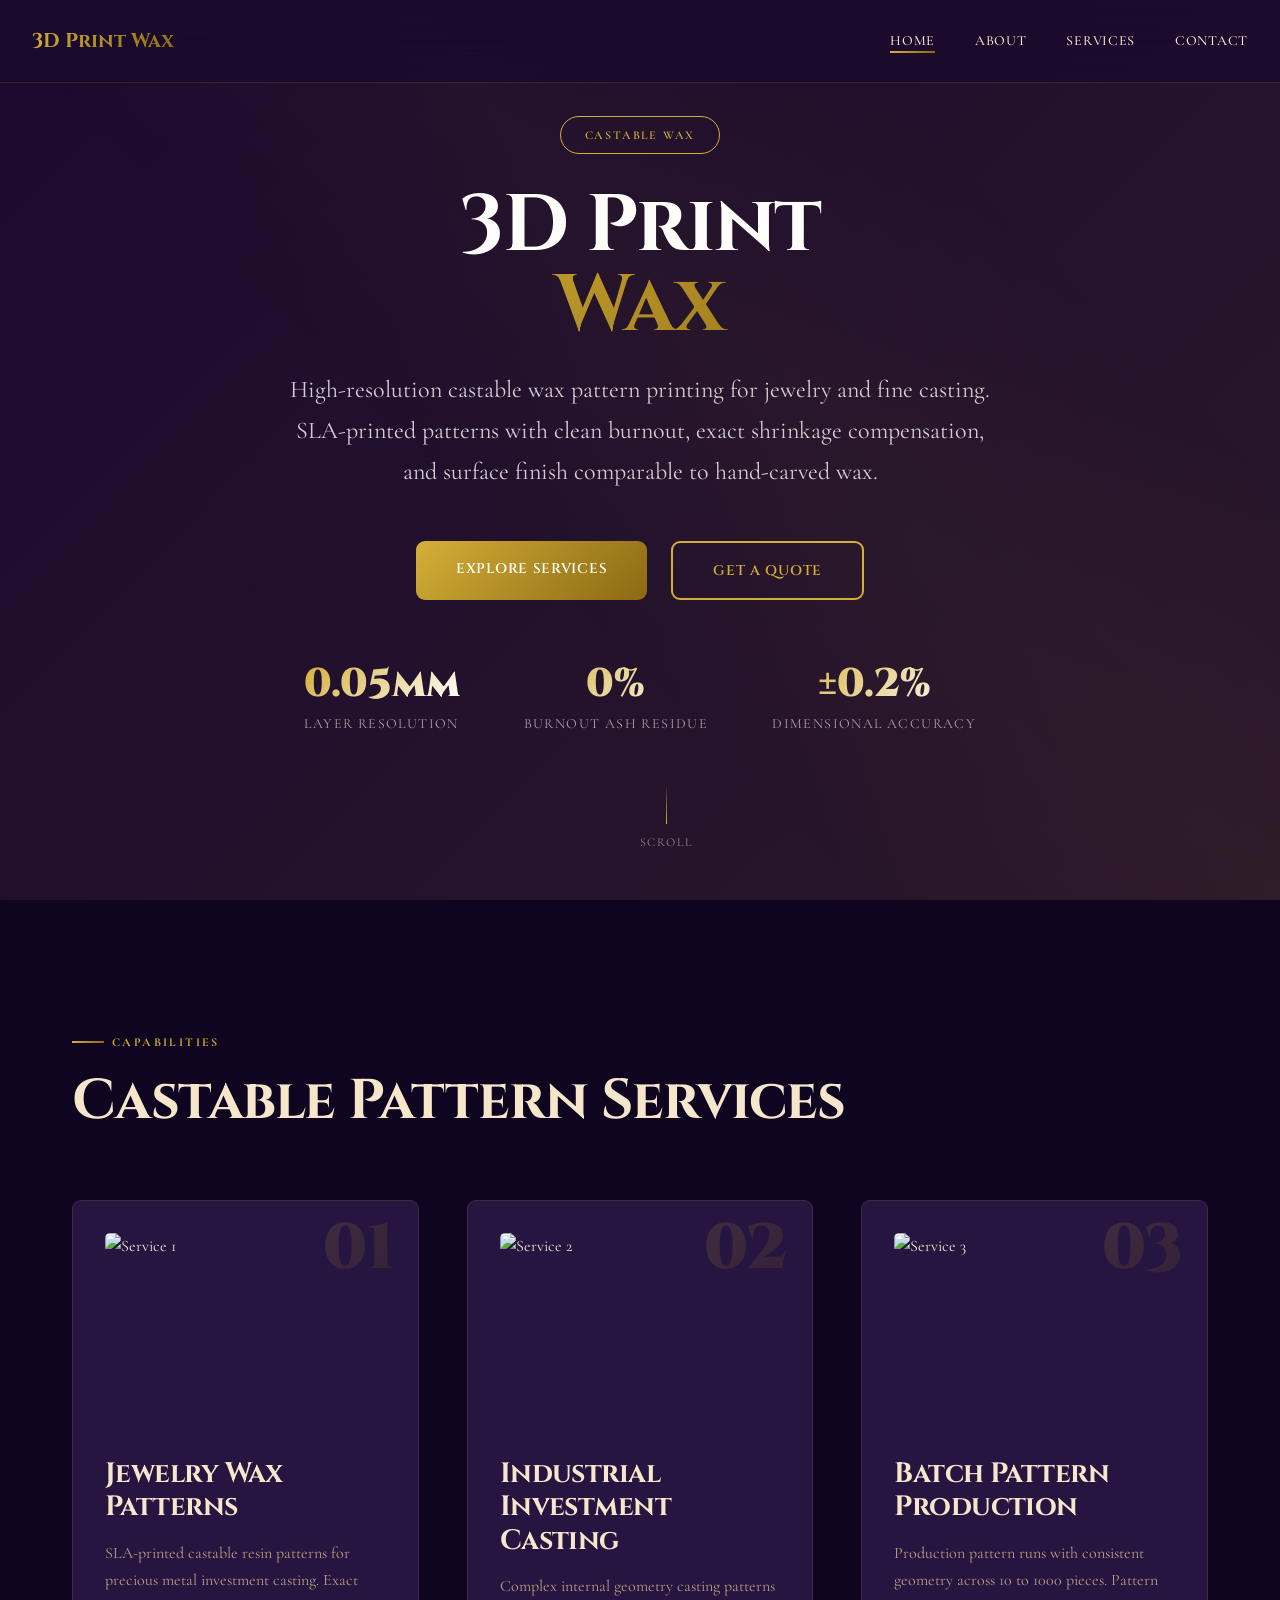
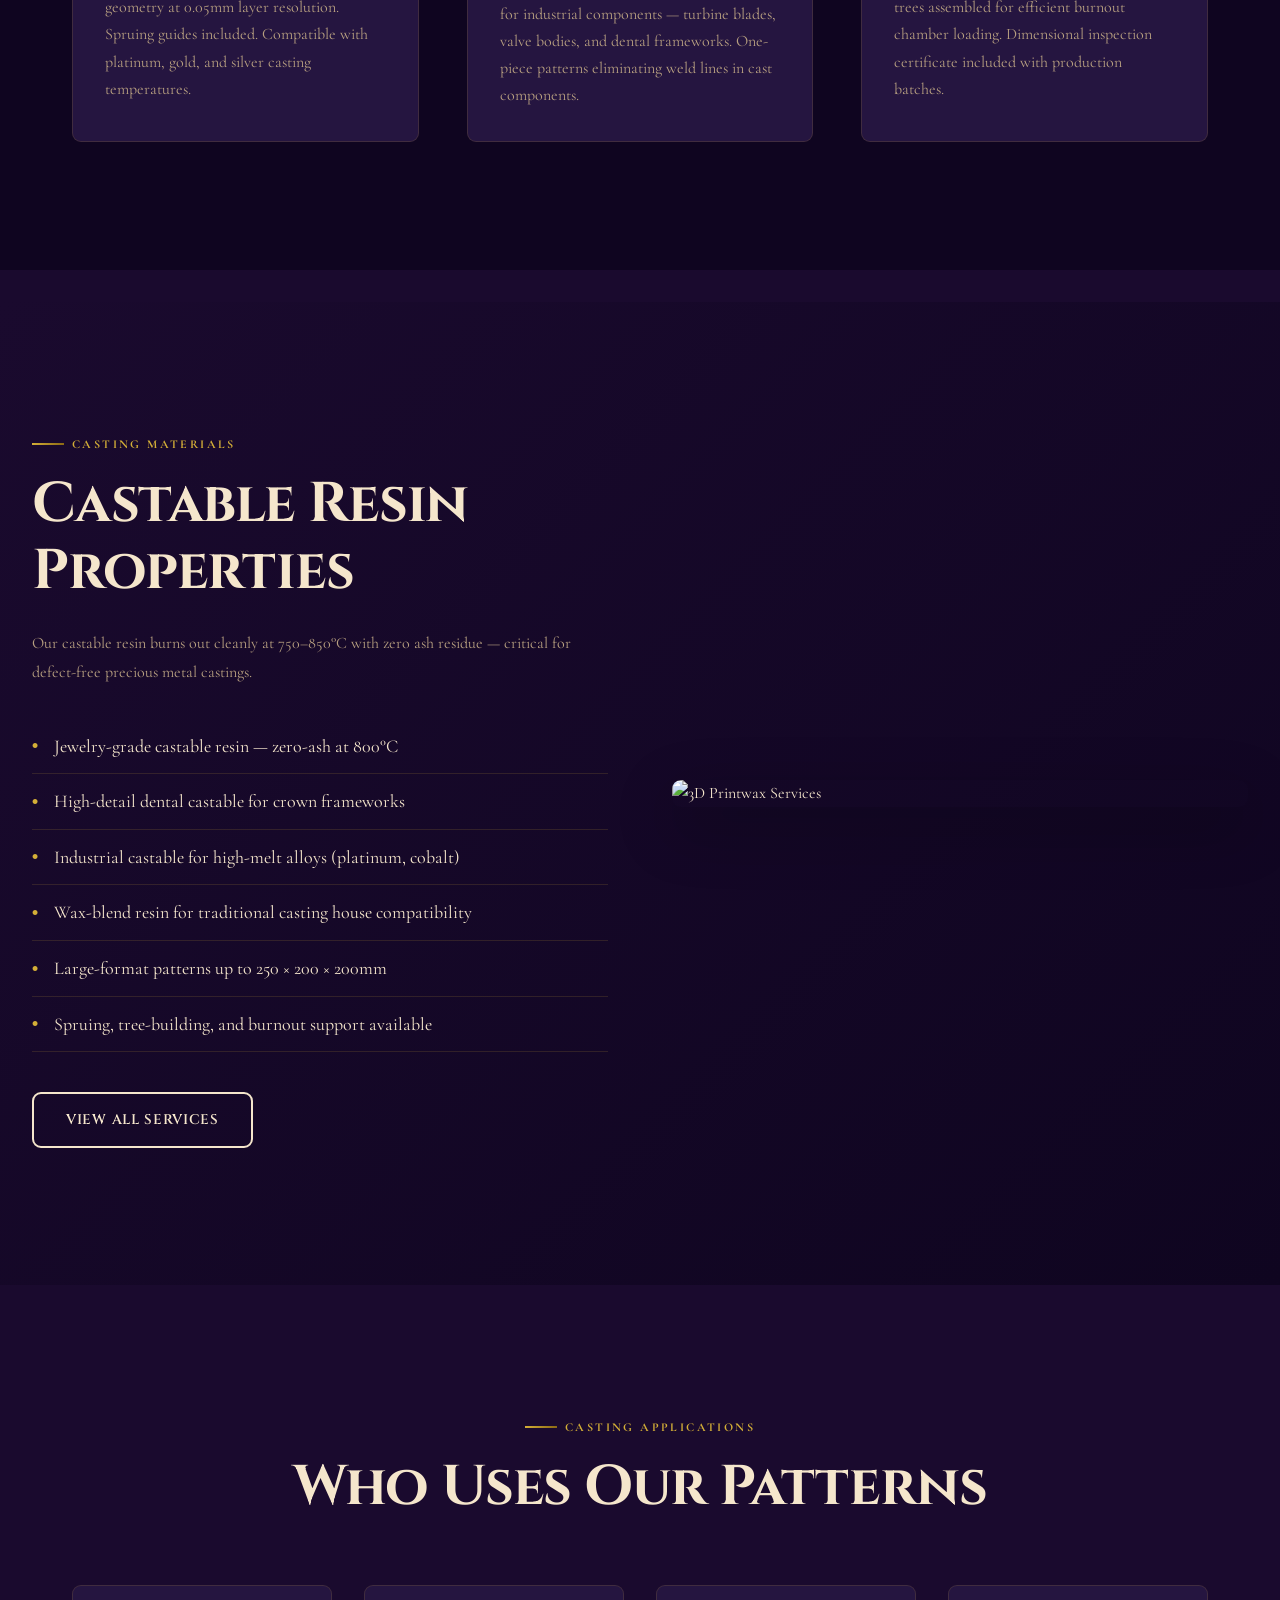
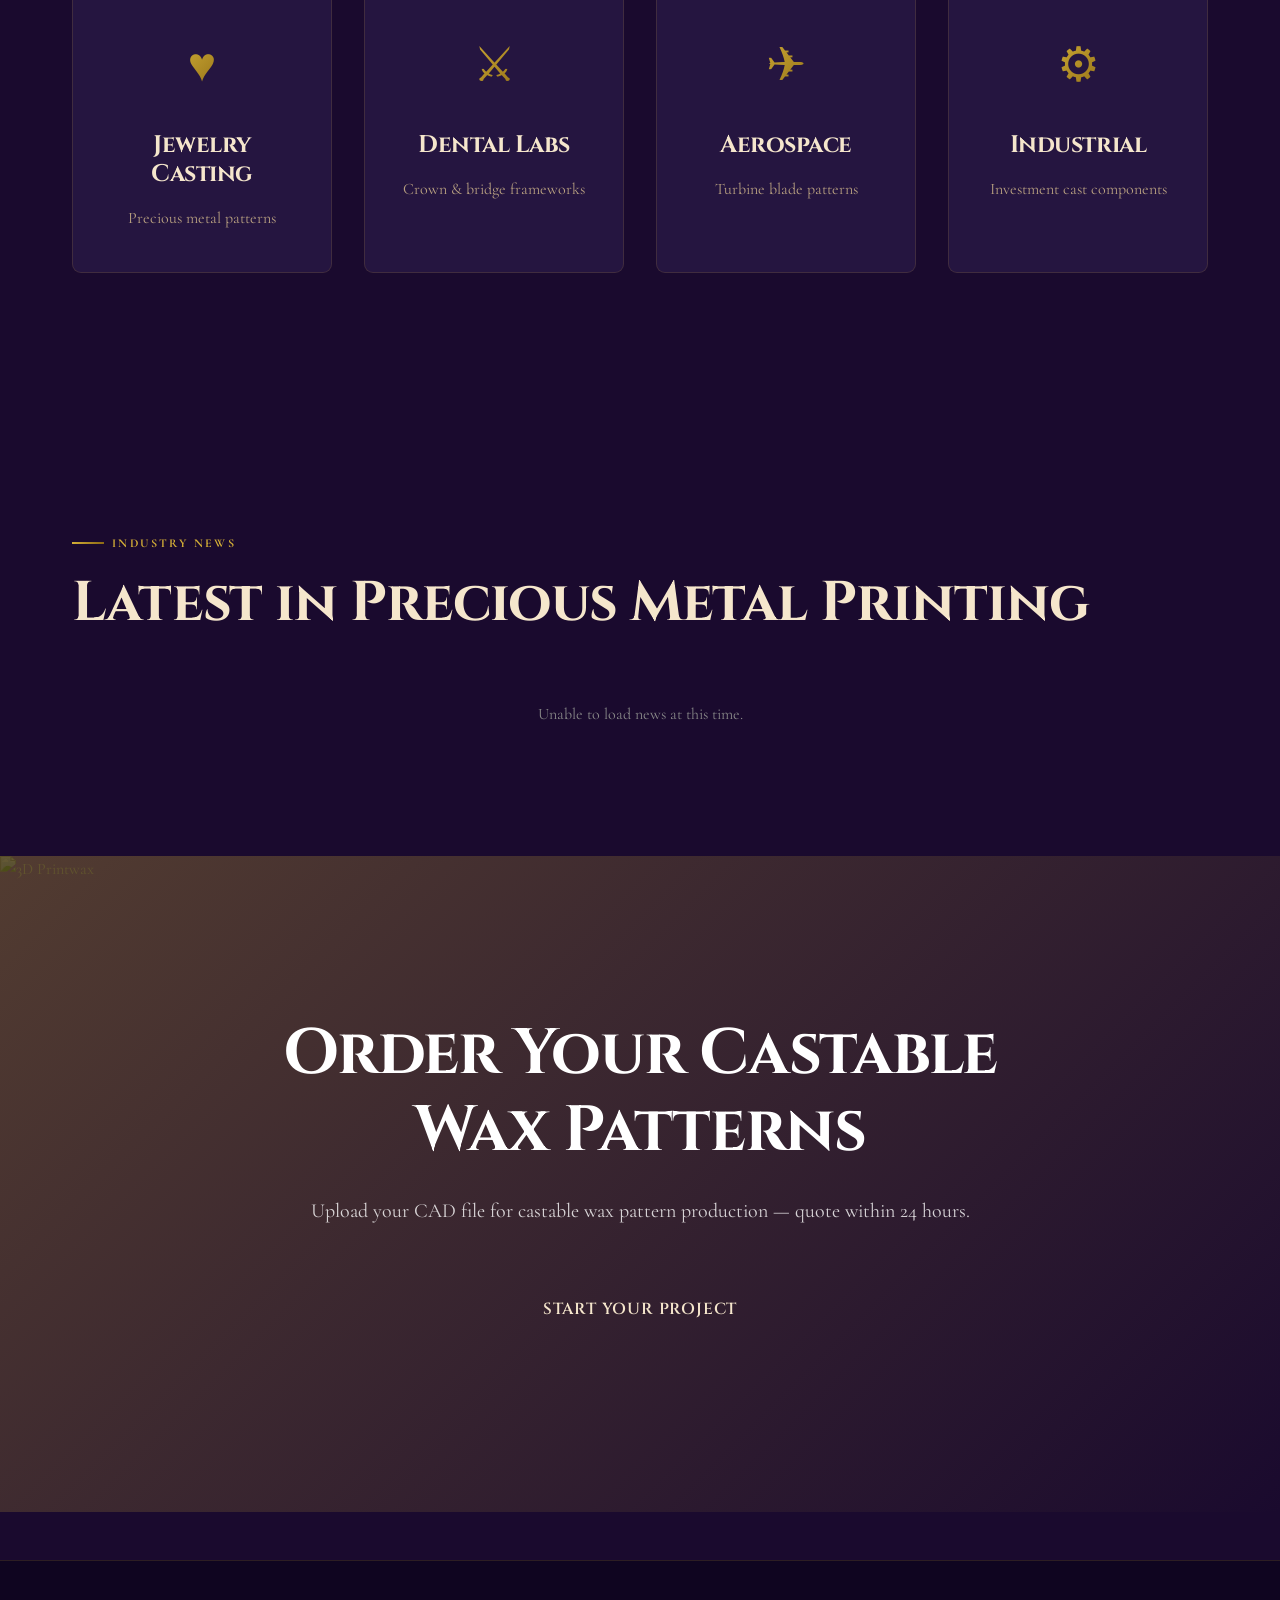
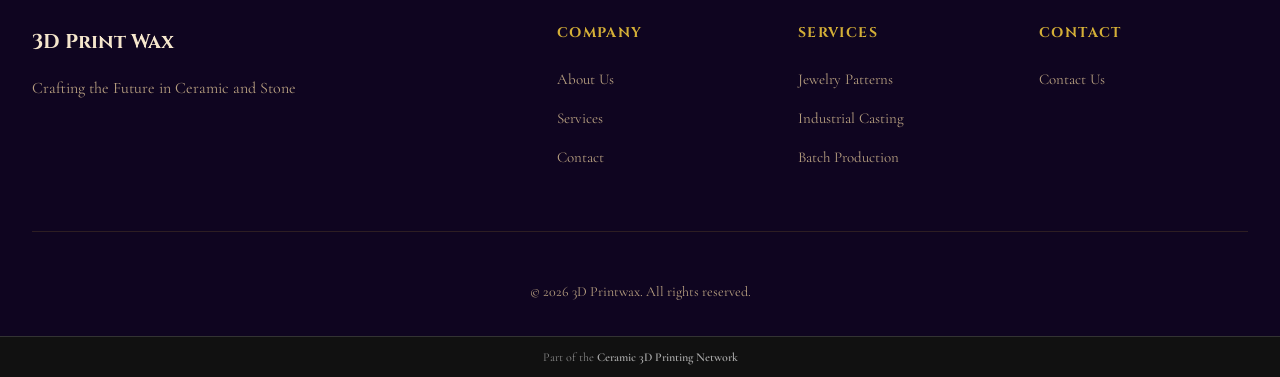
==== commit 565ce21d: "Network: add related network links (3dprintwax.com)" ====
--- a/index.html
+++ b/index.html
@@ -298,5 +298,9 @@
     </footer>
 
     <script src="js/main.js"></script>
+
+    <div class="network-badge" style="background:#111;border-top:1px solid #333;text-align:center;padding:0.6rem 1rem;font-size:0.75rem;color:#888;">
+      Part of the <a href="https://3dprintceramic.com" style="color:#aaa;text-decoration:none;font-weight:600;">Ceramic 3D Printing Network</a>
+    </div>
 </body>
 </html>
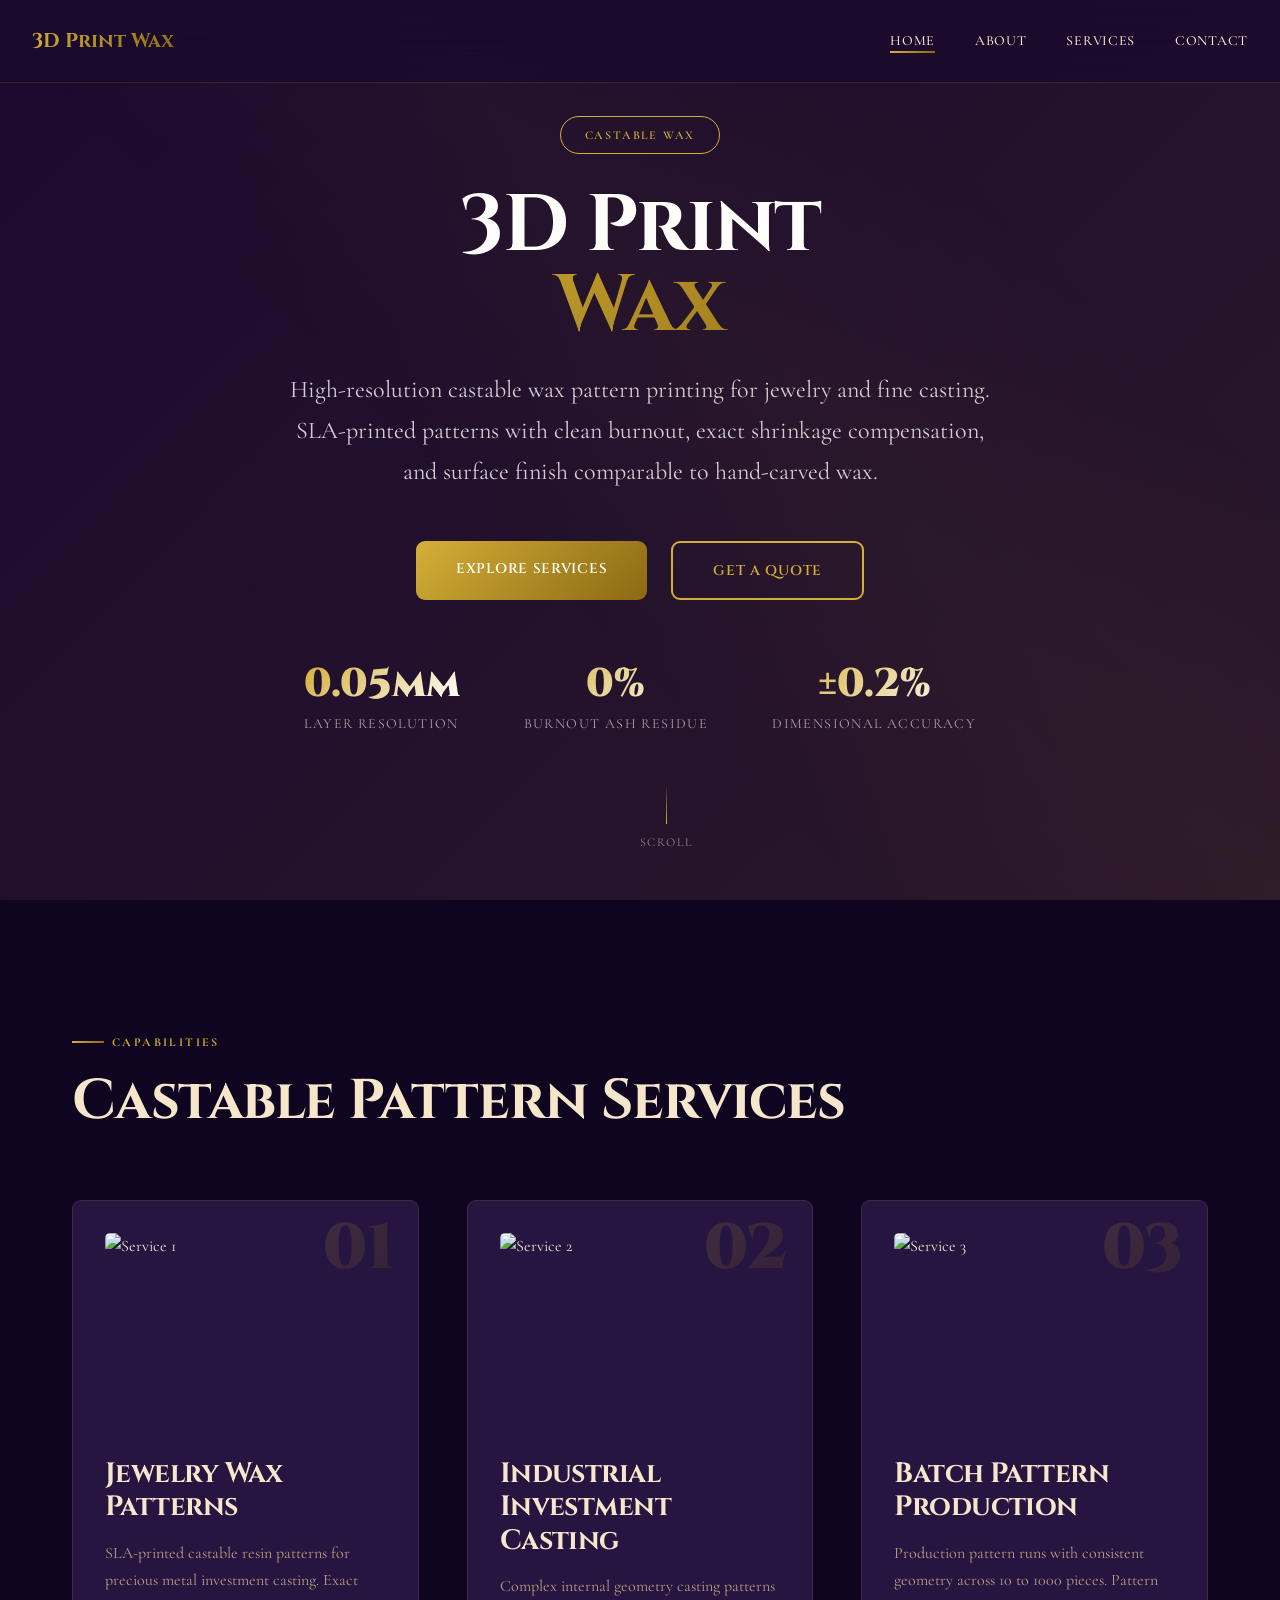
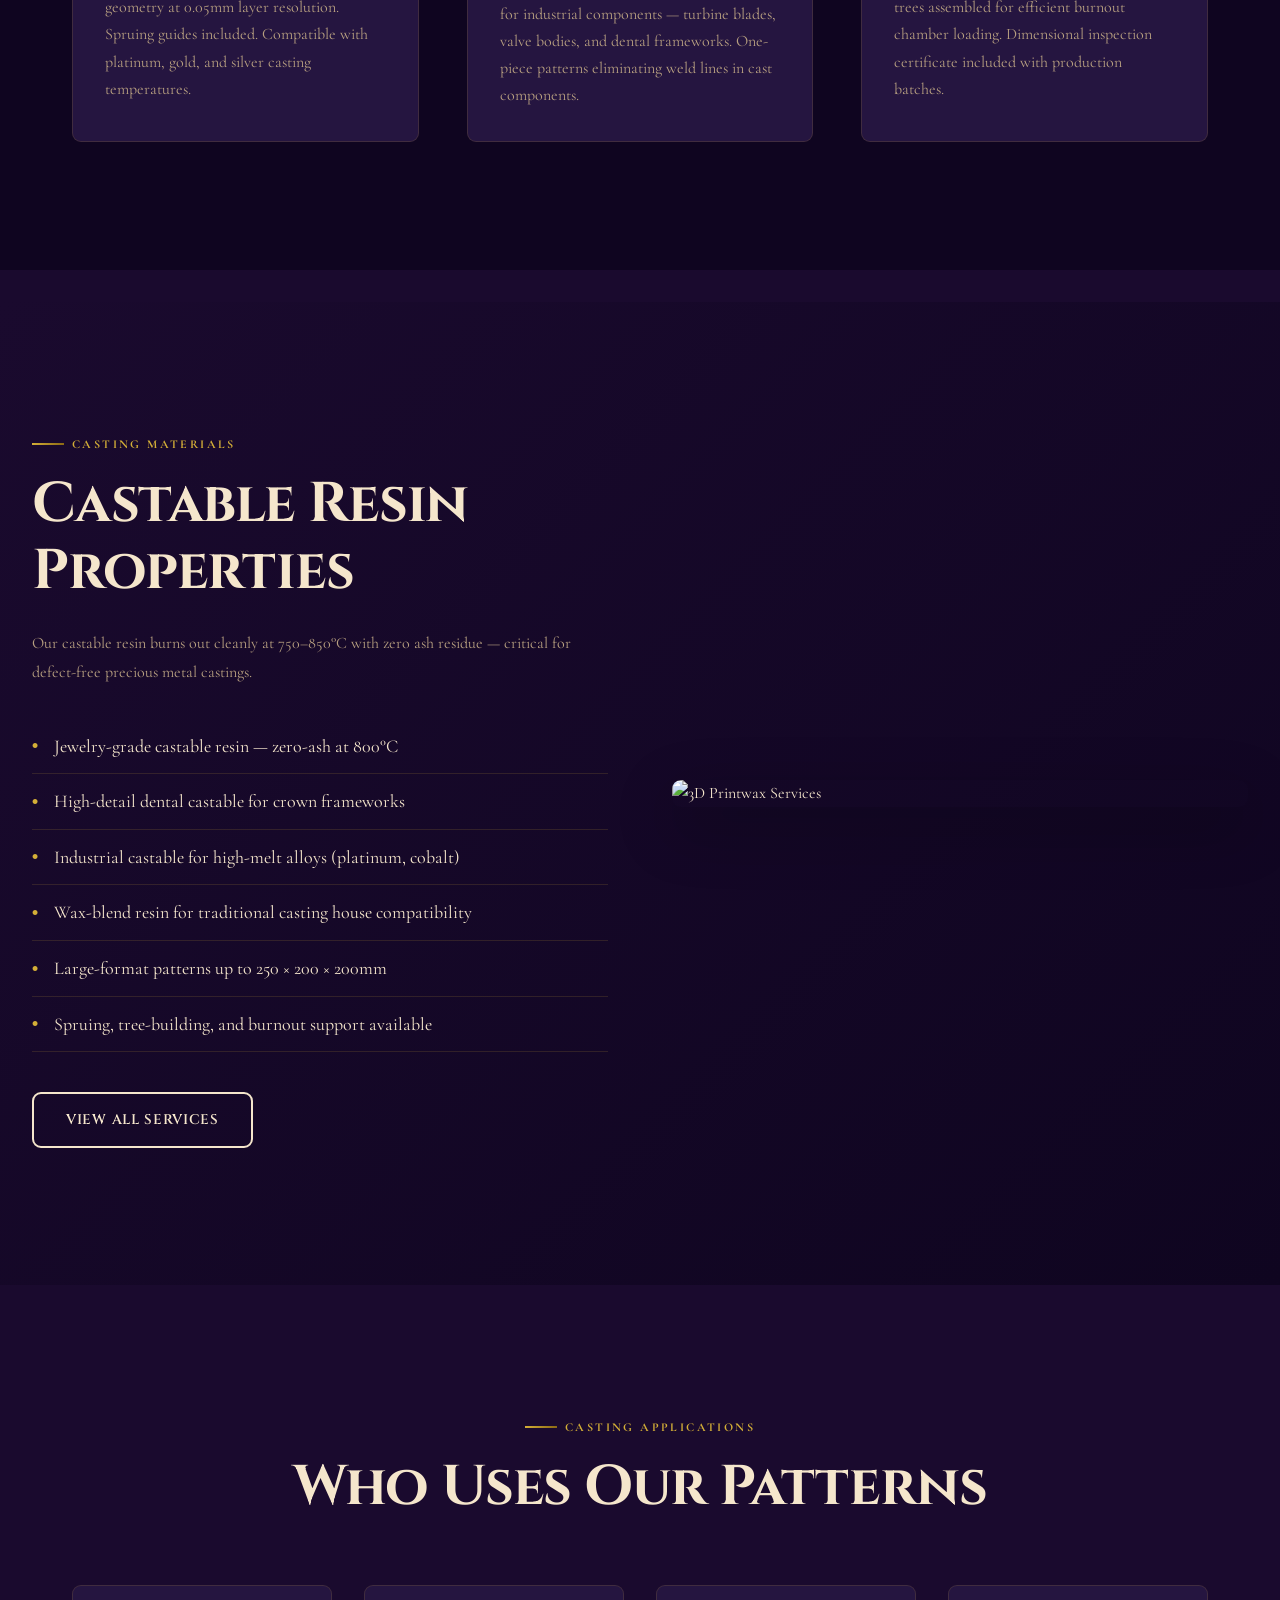
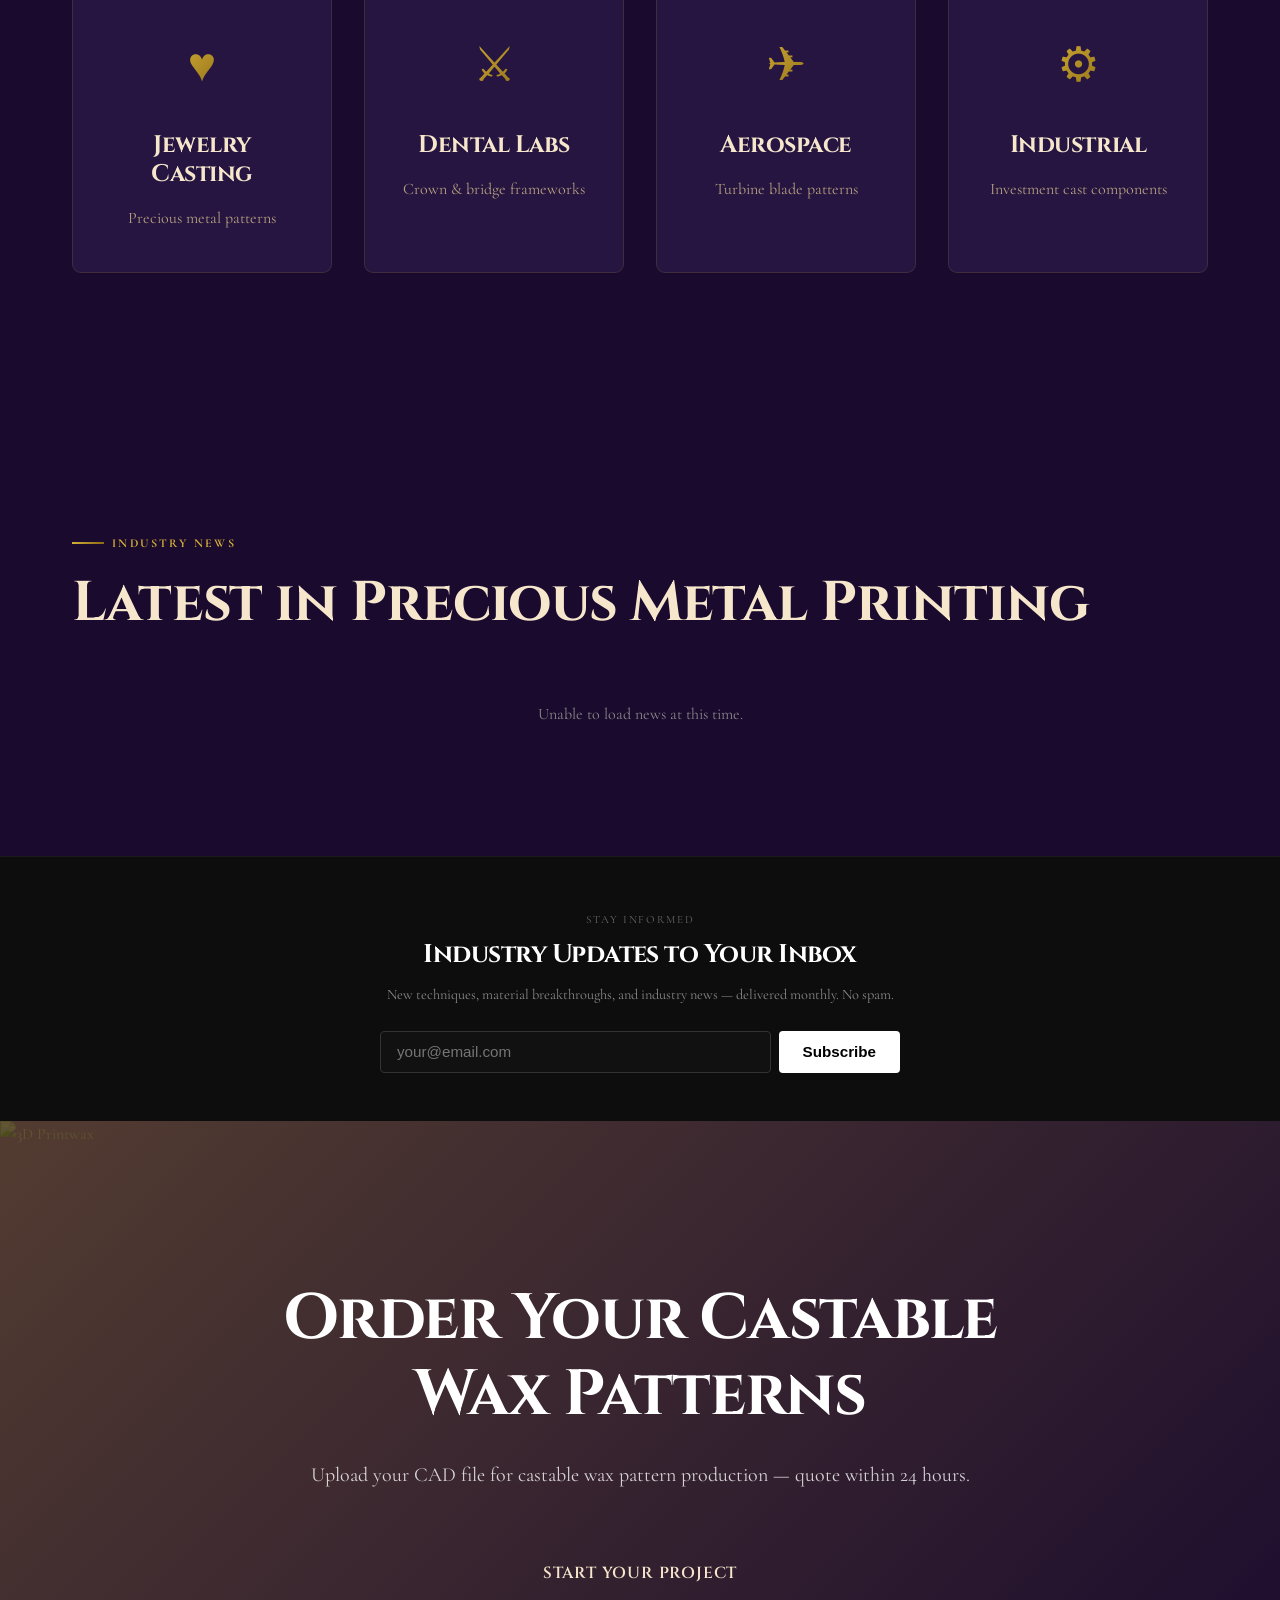
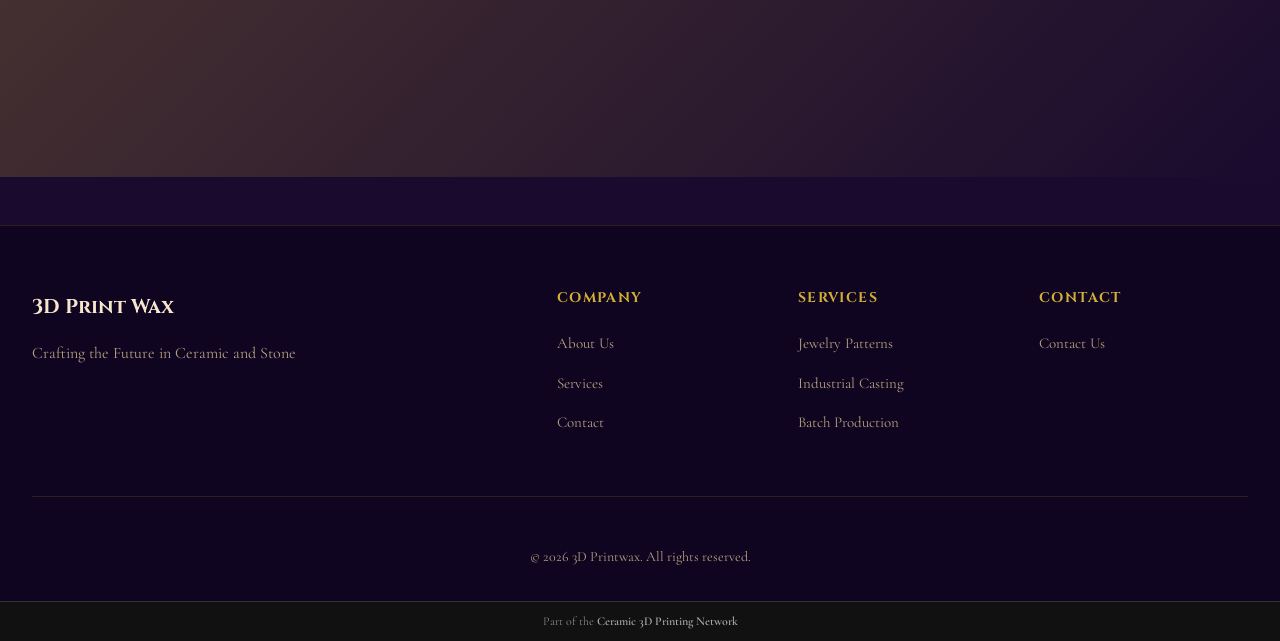
==== commit 4617ec3b: "Growth: add newsletter signup section (3dprintwax.com)" ====
--- a/index.html
+++ b/index.html
@@ -240,6 +240,26 @@
                 <div id="news-feed"></div>
             </div>
         </section>
+        <section class="newsletter-section" style="background:#0d0d0d;padding:3rem 2rem;text-align:center;border-top:1px solid #1a1a1a;">
+            <div style="max-width:520px;margin:0 auto;">
+                <span style="font-size:0.7rem;letter-spacing:0.15em;color:#666;text-transform:uppercase;">Stay Informed</span>
+                <h2 style="color:#fff;font-size:1.6rem;margin:0.5rem 0 0.75rem;">Industry Updates to Your Inbox</h2>
+                <p style="color:#888;font-size:0.9rem;margin-bottom:1.5rem;">New techniques, material breakthroughs, and industry news — delivered monthly. No spam.</p>
+                <form action="https://api.web3forms.com/submit" method="POST"
+                      style="display:flex;gap:0.5rem;flex-wrap:wrap;justify-content:center;"
+                      onsubmit="this.querySelector('button').textContent='Subscribed!';this.querySelector('button').disabled=true;">
+                    <input type="hidden" name="access_key" value="6f33053b-6d08-414b-9615-665f88c98da8">
+                    <input type="hidden" name="subject" value="Newsletter Signup">
+                    <input type="hidden" name="from_name" value="Newsletter Signup">
+                    <input type="email" name="email" placeholder="your@email.com" required
+                           style="flex:1;min-width:220px;padding:0.7rem 1rem;background:#111;border:1px solid #333;color:#fff;border-radius:4px;font-size:0.95rem;">
+                    <button type="submit"
+                            style="padding:0.7rem 1.5rem;background:#fff;color:#000;border:none;border-radius:4px;font-weight:600;font-size:0.95rem;cursor:pointer;white-space:nowrap;">
+                        Subscribe
+                    </button>
+                </form>
+            </div>
+        </section>
 
 
         <section class="cta-section">
